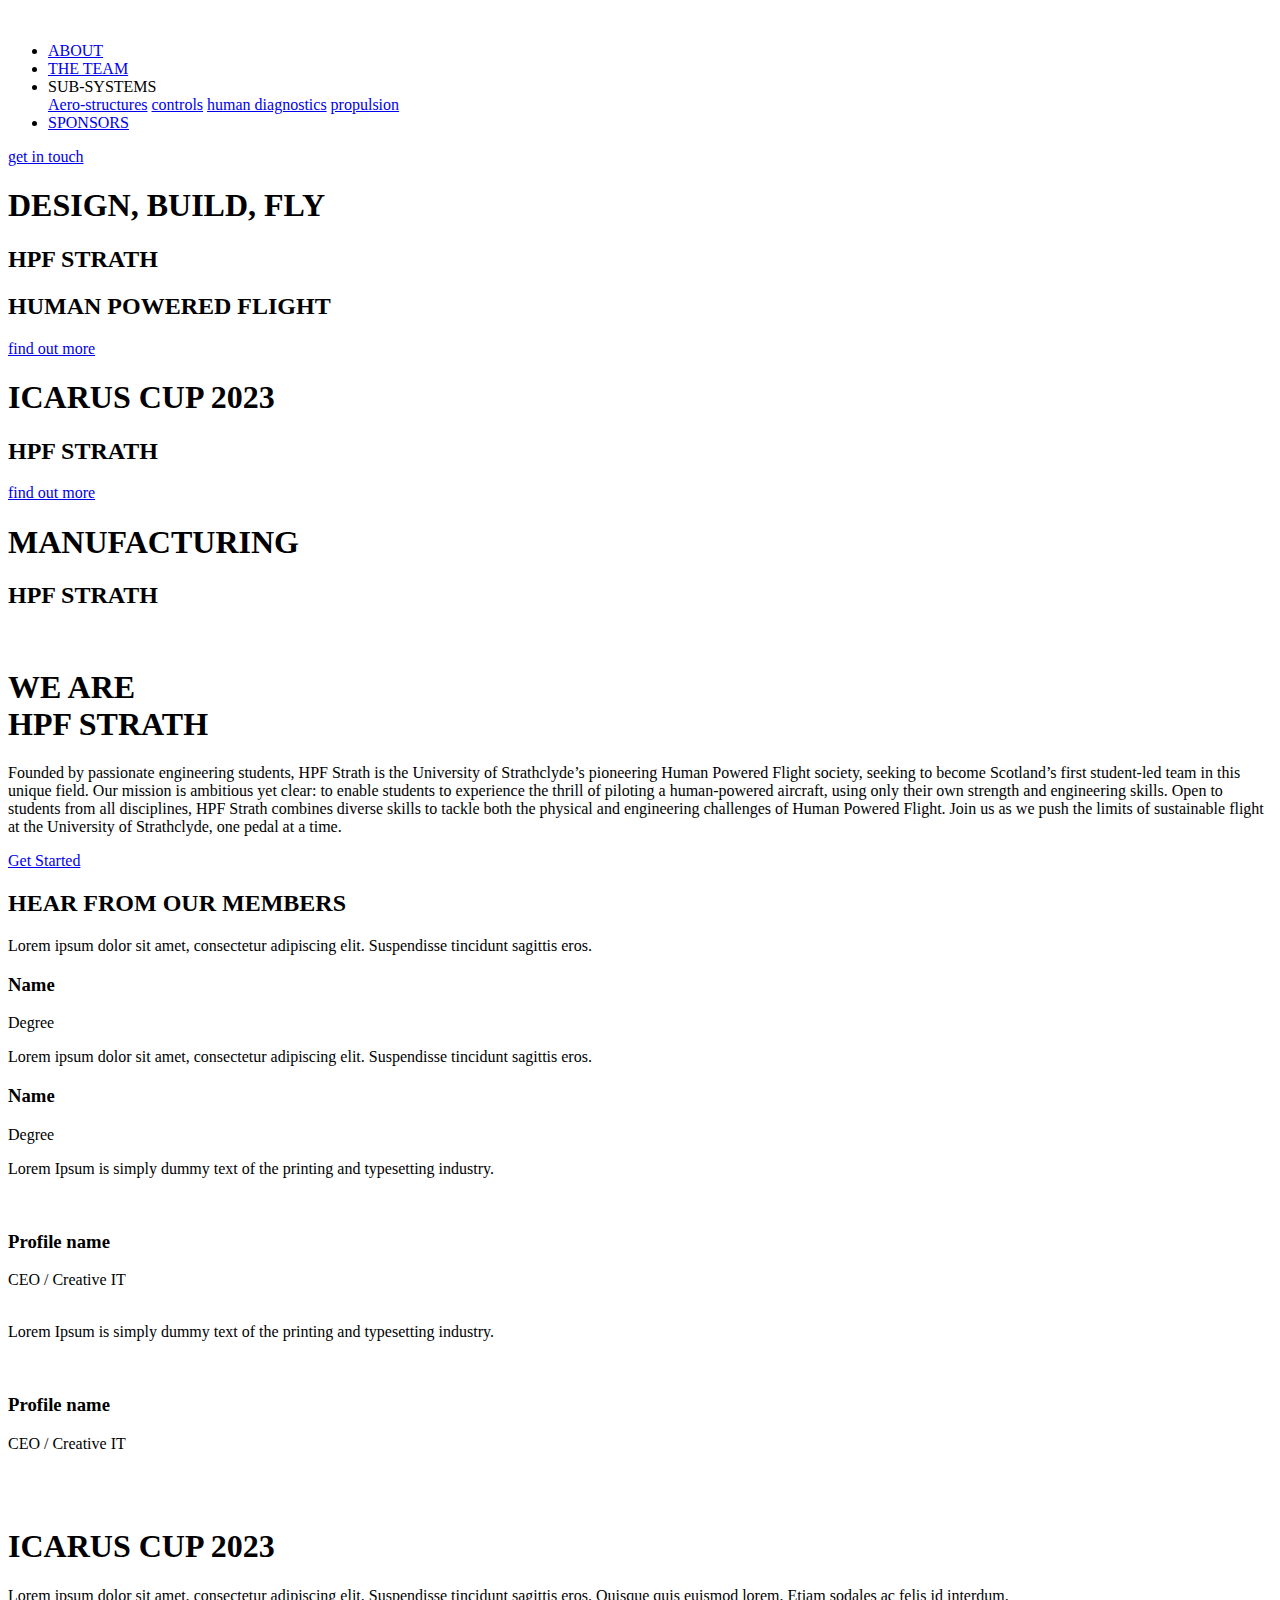
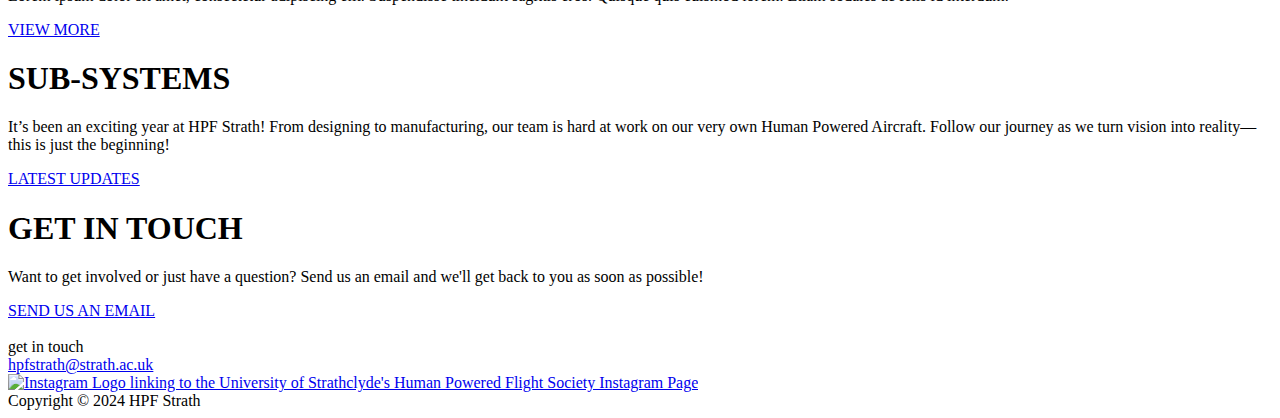
==== index.html @ b183f3fe "Add files via upload" ====
<!DOCTYPE html><!--  This site was created in Webflow. https://webflow.com  --><!--  Last Published: Mon Feb 03 2025 15:49:19 GMT+0000 (Coordinated Universal Time)  -->
<html data-wf-page="67389e6bd5d3ef7359c2baf3" data-wf-site="67389e6bd5d3ef7359c2bae9">
<head>
  <meta charset="utf-8">
  <title>HPFStrath</title>
  <meta content="width=device-width, initial-scale=1" name="viewport">
  <meta content="Webflow" name="generator">
  <link href="css/normalize.css" rel="stylesheet" type="text/css">
  <link href="css/webflow.css" rel="stylesheet" type="text/css">
  <link href="css/hpfstrath.webflow.css" rel="stylesheet" type="text/css">
  <link href="https://fonts.googleapis.com" rel="preconnect">
  <link href="https://fonts.gstatic.com" rel="preconnect" crossorigin="anonymous">
  <script src="https://ajax.googleapis.com/ajax/libs/webfont/1.6.26/webfont.js" type="text/javascript"></script>
  <script type="text/javascript">WebFont.load({  google: {    families: ["Montserrat:100,100italic,200,200italic,300,300italic,400,400italic,500,500italic,600,600italic,700,700italic,800,800italic,900,900italic"]  }});</script>
  <script type="text/javascript">!function(o,c){var n=c.documentElement,t=" w-mod-";n.className+=t+"js",("ontouchstart"in o||o.DocumentTouch&&c instanceof DocumentTouch)&&(n.className+=t+"touch")}(window,document);</script>
  <link href="images/Favicon.png" rel="shortcut icon" type="image/x-icon">
  <link href="images/webclip.png" rel="apple-touch-icon">
</head>
<body class="body">
  <div data-animation="default" data-collapse="medium" data-duration="400" data-easing="ease" data-easing2="ease" role="banner" class="navbar-no-shadow-container w-nav">
    <div class="container-regular">
      <div class="navbar-wrapper">
        <a href="index.html" aria-current="page" class="w-inline-block w--current"><img src="images/hpf_strath_navbar_logo.png" loading="lazy" width="160" sizes="(max-width: 479px) 66vw, 160px" alt="" srcset="images/hpf_strath_navbar_logo-p-500.png 500w, images/hpf_strath_navbar_logo-p-800.png 800w, images/hpf_strath_navbar_logo-p-1080.png 1080w, images/hpf_strath_navbar_logo-p-1600.png 1600w, images/hpf_strath_navbar_logo.png 2000w"></a>
        <nav role="navigation" class="nav-menu-wrapper w-nav-menu">
          <ul role="list" class="nav-menu w-list-unstyled">
            <li>
              <a href="about.html" class="nav-link">ABOUT</a>
            </li>
            <li>
              <a href="team.html" class="nav-link">THE TEAM</a>
            </li>
            <li>
              <div data-hover="true" data-delay="0" class="nav-dropdown w-dropdown">
                <div class="nav-dropdown-toggle w-dropdown-toggle">
                  <div class="nav-dropdown-icon w-icon-dropdown-toggle"></div>
                  <div class="text-block">SUB-SYSTEMS</div>
                </div>
                <nav class="nav-dropdown-list shadow-three mobile-shadow-hide w-dropdown-list">
                  <a href="aero-structures.html" class="nav-dropdown-link w-dropdown-link">Aero-structures</a>
                  <a href="controls.html" class="nav-dropdown-link w-dropdown-link">controls</a>
                  <a href="human-diagnostics.html" class="nav-dropdown-link w-dropdown-link">human diagnostics</a>
                  <a href="propulsion.html" class="nav-dropdown-link w-dropdown-link">propulsion</a>
                </nav>
              </div>
            </li>
            <li>
              <a href="sponsors.html" class="nav-link">SPONSORS</a>
            </li>
          </ul>
        </nav>
        <a href="mailto:hpfstrath@strath.ac.uk" class="button-primary w-button">get in touch</a>
        <article class="menu-button w-nav-button">
          <div class="mobilemenuicon w-icon-nav-menu"></div>
        </article>
      </div>
    </div>
  </div>
  <div data-delay="4000" data-animation="slide" class="slider w-slider" data-autoplay="true" data-easing="ease" data-hide-arrows="false" data-disable-swipe="false" data-autoplay-limit="0" data-nav-spacing="3" data-duration="500" data-infinite="true">
    <div class="w-slider-mask">
      <div class="slide w-slide">
        <h1 class="heading">DESIGN, BUILD, FLY</h1>
        <h2 class="heading-2">HPF STRATH</h2>
        <h2 class="heading-3">HUMAN POWERED FLIGHT</h2>
      </div>
      <div class="slide-2 w-slide">
        <a href="#" class="button-carousels w-button">find out more</a>
        <h1 class="heading">ICARUS CUP 2023</h1>
        <h2 class="heading-2">HPF STRATH</h2>
      </div>
      <div class="slide-3 w-slide">
        <a href="#" class="button-carousels w-button">find out more</a>
        <h1 class="heading">MANUFACTURING</h1>
        <h2 class="heading-2">HPF STRATH</h2>
      </div>
    </div>
    <div class="w-slider-arrow-left">
      <div class="w-icon-slider-left"></div>
    </div>
    <div class="w-slider-arrow-right">
      <div class="w-icon-slider-right"></div>
    </div>
    <div class="w-slider-nav w-slider-nav-invert w-shadow"></div>
  </div>
  <section class="hero-heading-right">
    <div class="container">
      <div class="hero-wrapper">
        <div class="hero-split"><img src="images/manufacturing-image-temp.jpg" loading="lazy" sizes="(max-width: 767px) 100vw, (max-width: 991px) 800.7890625px, (max-width: 9436px) 49vw, 4624px" height="Auto" alt="" srcset="images/manufacturing-image-temp-p-500.jpg 500w, images/manufacturing-image-temp-p-800.jpg 800w, images/manufacturing-image-temp-p-1080.jpg 1080w, images/manufacturing-image-temp-p-1600.jpg 1600w, images/manufacturing-image-temp-p-2000.jpg 2000w, images/manufacturing-image-temp-p-2600.jpg 2600w, images/manufacturing-image-temp-p-3200.jpg 3200w, images/manufacturing-image-temp.jpg 4624w" class="shadow-two"></div>
        <div class="hero-split">
          <h1 class="heading-8">WE ARE<br>HPF STRATH</h1>
          <p class="margin-bottom-24px-3">Founded by passionate engineering students, HPF Strath is the University of Strathclyde’s pioneering Human Powered Flight society, seeking to become Scotland’s first student-led team in this unique field. Our mission is ambitious yet clear: to enable students to experience the thrill of piloting a human-powered aircraft, using only their own strength and engineering skills. Open to students from all disciplines, HPF Strath combines diverse skills to tackle both the physical and engineering challenges of Human Powered Flight. Join us as we push the limits of sustainable flight at the University of Strathclyde, one pedal at a time.</p>
          <a href="about.html" class="button-primary-2 wfmbutton w-button">Get Started</a>
        </div>
      </div>
    </div>
  </section>
  <section class="testimonial-slider-small">
    <div class="container">
      <h2 class="centered-heading">HEAR FROM OUR MEMBERS</h2>
      <div data-delay="4000" data-animation="slide" class="testimonial-slider w-slider" data-autoplay="false" data-easing="ease" data-hide-arrows="true" data-disable-swipe="false" data-autoplay-limit="0" data-nav-spacing="3" data-duration="500" data-infinite="true">
        <div class="w-slider-mask">
          <div class="testimonial-slide-wrapper w-slide">
            <div class="testimonial-card">
              <p class="paragraph">Lorem ipsum dolor sit amet, consectetur adipiscing elit. Suspendisse tincidunt sagittis eros.</p>
              <div class="testimonial-info">
                <div>
                  <h3 class="testimonial-author">Name</h3>
                  <div class="tagline">Degree</div>
                </div>
              </div>
            </div>
          </div>
          <div class="testimonial-slide-wrapper w-slide">
            <div class="testimonial-card">
              <p class="paragraph-2">Lorem ipsum dolor sit amet, consectetur adipiscing elit. Suspendisse tincidunt sagittis eros.</p>
              <div class="testimonial-info">
                <div>
                  <h3 class="testimonial-author">Name</h3>
                  <div class="tagline">Degree</div>
                </div>
              </div>
            </div>
          </div>
          <div class="testimonial-slide-wrapper w-slide">
            <div class="testimonial-card">
              <p>Lorem Ipsum is simply dummy text of the printing and typesetting industry.</p>
              <div class="testimonial-info"><img src="https://uploads-ssl.webflow.com/62434fa732124a0fb112aab4/62434fa732124a28a812aad9_placeholder%202.svg" loading="lazy" alt="" class="testimonial-image">
                <div>
                  <h3 class="testimonial-author">Profile name</h3>
                  <div class="tagline">CEO / Creative IT</div>
                </div>
                <div class="testimonial-icon-wrapper"><img src="https://uploads-ssl.webflow.com/62434fa732124a0fb112aab4/62434fa732124a6c9412aae6_double-quotes-l.svg" loading="lazy" alt=""></div>
              </div>
            </div>
          </div>
          <div class="testimonial-slide-wrapper w-slide">
            <div class="testimonial-card">
              <p>Lorem Ipsum is simply dummy text of the printing and typesetting industry.</p>
              <div class="testimonial-info"><img src="https://uploads-ssl.webflow.com/62434fa732124a0fb112aab4/62434fa732124a28a812aad9_placeholder%202.svg" loading="lazy" alt="" class="testimonial-image">
                <div>
                  <h3 class="testimonial-author">Profile name</h3>
                  <div class="tagline">CEO / Creative IT</div>
                </div>
                <div class="testimonial-icon-wrapper"><img src="https://uploads-ssl.webflow.com/62434fa732124a0fb112aab4/62434fa732124a6c9412aae6_double-quotes-l.svg" loading="lazy" alt=""></div>
              </div>
            </div>
          </div>
        </div>
        <div class="testimonial-slider-left w-slider-arrow-left">
          <div class="arrow-wrapper"><img src="https://uploads-ssl.webflow.com/62434fa732124a0fb112aab4/62434fa732124a0e4912aadb_Chevron%20right-1.svg" loading="lazy" alt="" class="slider-arrow-embed"></div>
        </div>
        <div class="testimonial-slider-right w-slider-arrow-right">
          <div class="arrow-wrapper"><img src="https://uploads-ssl.webflow.com/62434fa732124a0fb112aab4/62434fa732124a7ce212aacc_Chevron%20right.svg" loading="lazy" alt="" class="slider-arrow-embed"></div>
        </div>
        <div class="testimonial-slide-nav w-slider-nav w-round"></div>
      </div>
    </div>
  </section>
  <section class="hero-stack">
    <div class="container">
      <div class="hero-wrapper-two">
        <h1 class="heading-6">ICARUS CUP 2023</h1>
        <p class="margin-bottom-24px-2">Lorem ipsum dolor sit amet, consectetur adipiscing elit. Suspendisse tincidunt sagittis eros. Quisque quis euismod lorem. Etiam sodales ac felis id interdum.</p>
        <a href="about.html" class="wfmbutton w-button">VIEW MORE</a><img src="images/home-background.jpeg" loading="lazy" sizes="(max-width: 479px) 100vw, (max-width: 767px) 95vw, (max-width: 991px) 92vw, (max-width: 1439px) 85vw, 1000px" srcset="images/home-background-p-500.jpeg 500w, images/home-background-p-800.jpeg 800w, images/home-background-p-1080.jpeg 1080w, images/home-background-p-1600.jpeg 1600w, images/home-background-p-2000.jpeg 2000w, images/home-background-p-2600.jpeg 2600w, images/home-background-p-3200.jpeg 3200w, images/home-background.jpeg 4000w" alt="" class="hero-image shadow-two">
      </div>
    </div>
  </section>
  <section class="hero-with-image">
    <div class="container">
      <div class="hero-wrapper-three">
        <h1 class="heading-5">SUB-SYSTEMS</h1>
        <p class="margin-bottom-24px-2">It’s been an exciting year at HPF Strath! From designing to manufacturing, our team is hard at work on our very own Human Powered Aircraft. Follow our journey as we turn vision into reality—this is just the beginning!</p>
        <a href="aero-structures.html" class="wfmbutton w-button">LATEST UPDATES</a>
      </div>
    </div>
  </section>
  <section class="hero-without-image">
    <div class="container">
      <div class="hero-wrapper-two">
        <h1 class="heading-4">GET IN TOUCH</h1>
        <p class="margin-bottom-24px-2">Want to get involved or just have a question? Send us an email and we&#x27;ll get back to you as soon as possible! </p>
        <a href="mailto:hpfstrath@strath.ac.uk?subject=Human%20Powered%20Flight" class="wfmbutton w-button">SEND US AN EMAIL</a>
      </div>
    </div>
  </section>
  <div class="w-embed w-script">
    <script src="https://static.elfsight.com/platform/platform.js" async=""></script>
    <div class="elfsight-app-8267fc32-a7df-4878-93fb-f8afc9b381c9" data-elfsight-app-lazy=""></div>
  </div>
  <section class="footer-dark-2">
    <div class="container-3">
      <div class="footer-wrapper-2">
        <a href="index.html" aria-current="page" class="footer-brand-2 w-inline-block w--current"><img src="images/hpf_strath_navbar_logo.png" loading="lazy" width="262" sizes="(max-width: 479px) 88vw, 262px" alt="" srcset="images/hpf_strath_navbar_logo-p-500.png 500w, images/hpf_strath_navbar_logo-p-800.png 800w, images/hpf_strath_navbar_logo-p-1080.png 1080w, images/hpf_strath_navbar_logo-p-1600.png 1600w, images/hpf_strath_navbar_logo.png 2000w"></a>
        <div class="footer-content-2">
          <div id="w-node-a939a105-3e7a-c5cd-af23-740701622605-59c2baf3" class="footer-block-2">
            <div class="title-small-2">get in touch</div>
            <a href="mailto:hpfstrath@strath.ac.uk" class="footer-link-2">hpfstrath@strath.ac.uk</a>
            <div class="footer-social-block-2">
              <a href="https://www.instagram.com/hpfstrath/" target="_blank" class="footer-social-link-2 w-inline-block"><img src="images/instagram-icon.webp" loading="lazy" width="30" sizes="30px" alt="Instagram Logo linking to the University of Strathclyde&#x27;s Human Powered Flight Society Instagram Page" srcset="images/instagram-icon-p-500.webp 500w, images/instagram-icon-p-800.webp 800w, images/instagram-icon.webp 980w"></a>
              <a href="https://www.tiktok.com/@hpf.strath" target="_blank" class="footer-social-link-2 w-inline-block"><img src="images/tiktok-icon.webp" loading="lazy" width="30" alt=""></a>
              <a href="https://www.linkedin.com/company/hpfstrath/posts/?feedView=all" target="_blank" class="footer-social-link-2 w-inline-block"><img src="images/linedkin-icon.webp" loading="lazy" width="30" alt=""></a>
            </div>
          </div>
        </div>
      </div>
    </div>
    <div class="footer-divider-2"></div>
    <div class="footer-copyright-center-2">Copyright © 2024 HPF Strath</div>
  </section>
  <script src="https://d3e54v103j8qbb.cloudfront.net/js/jquery-3.5.1.min.dc5e7f18c8.js?site=67389e6bd5d3ef7359c2bae9" type="text/javascript" integrity="sha256-9/aliU8dGd2tb6OSsuzixeV4y/faTqgFtohetphbbj0=" crossorigin="anonymous"></script>
  <script src="js/webflow.js" type="text/javascript"></script>
</body>
</html>
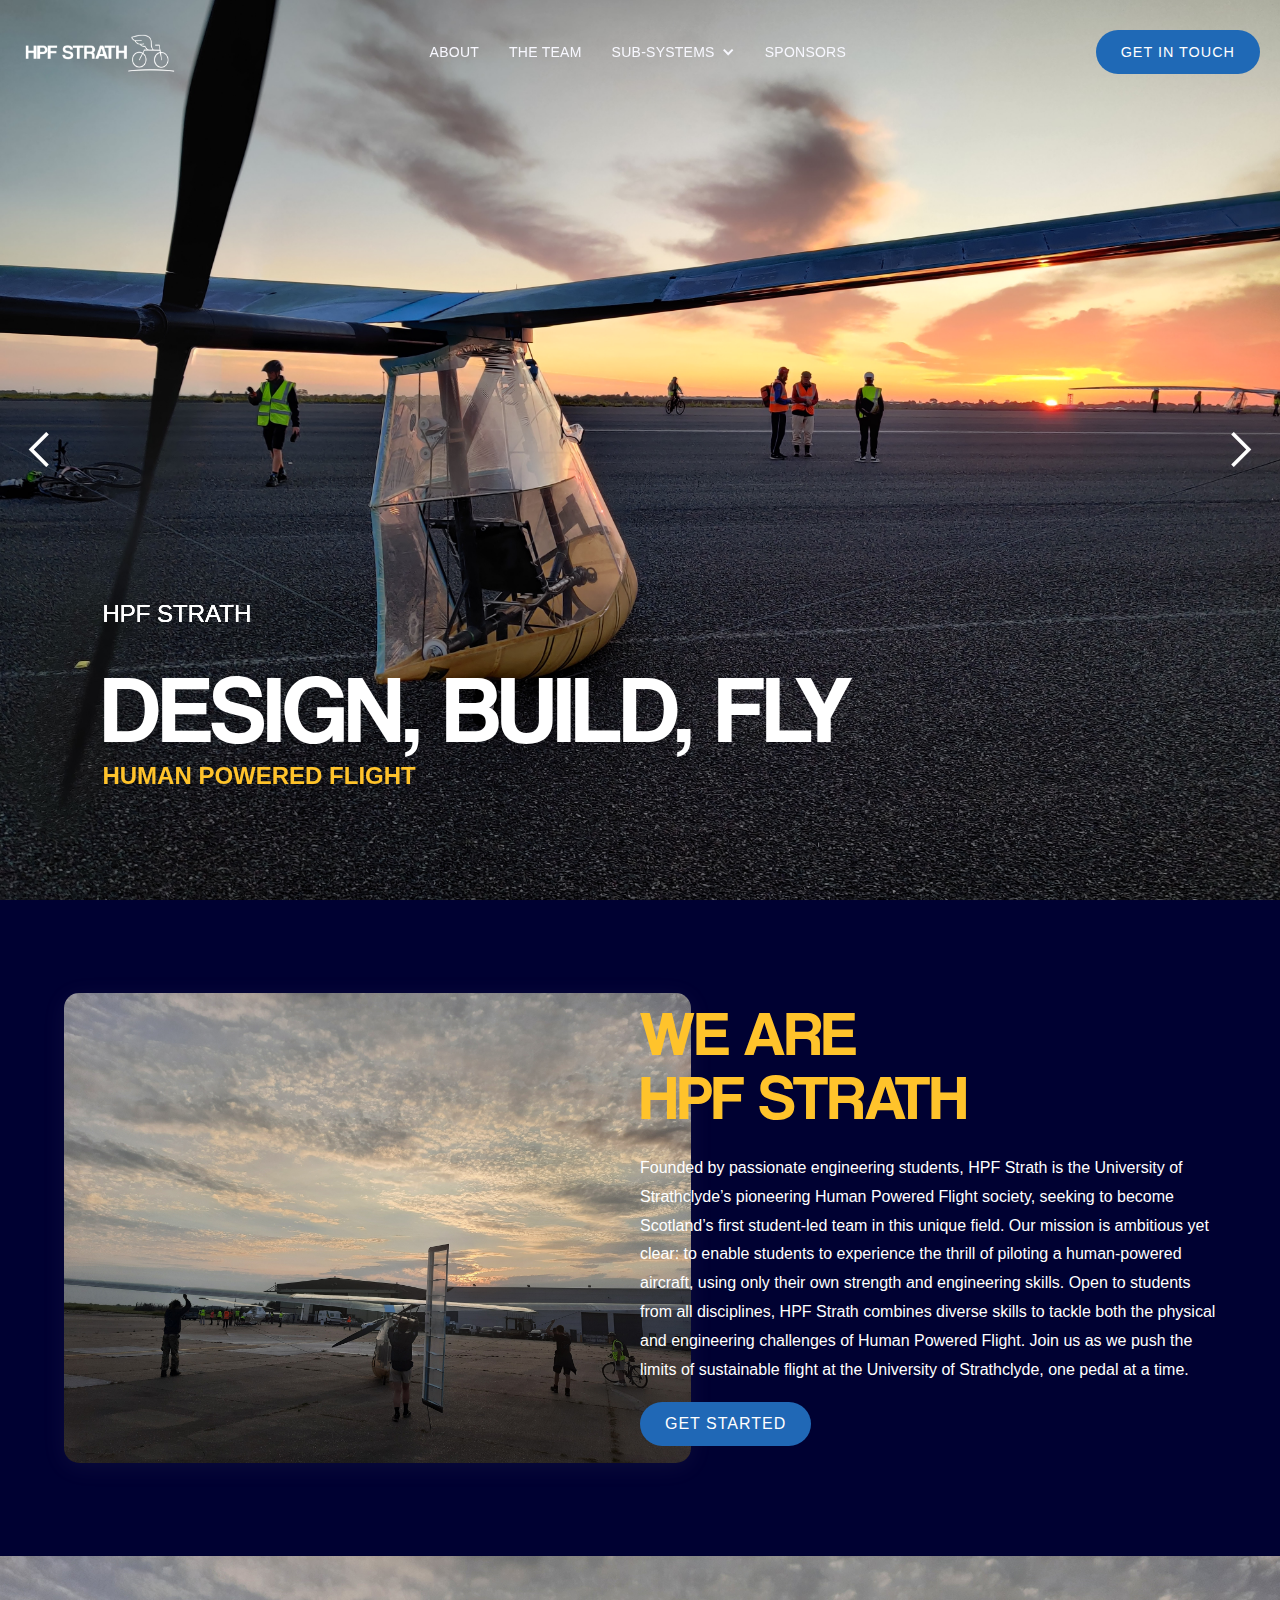
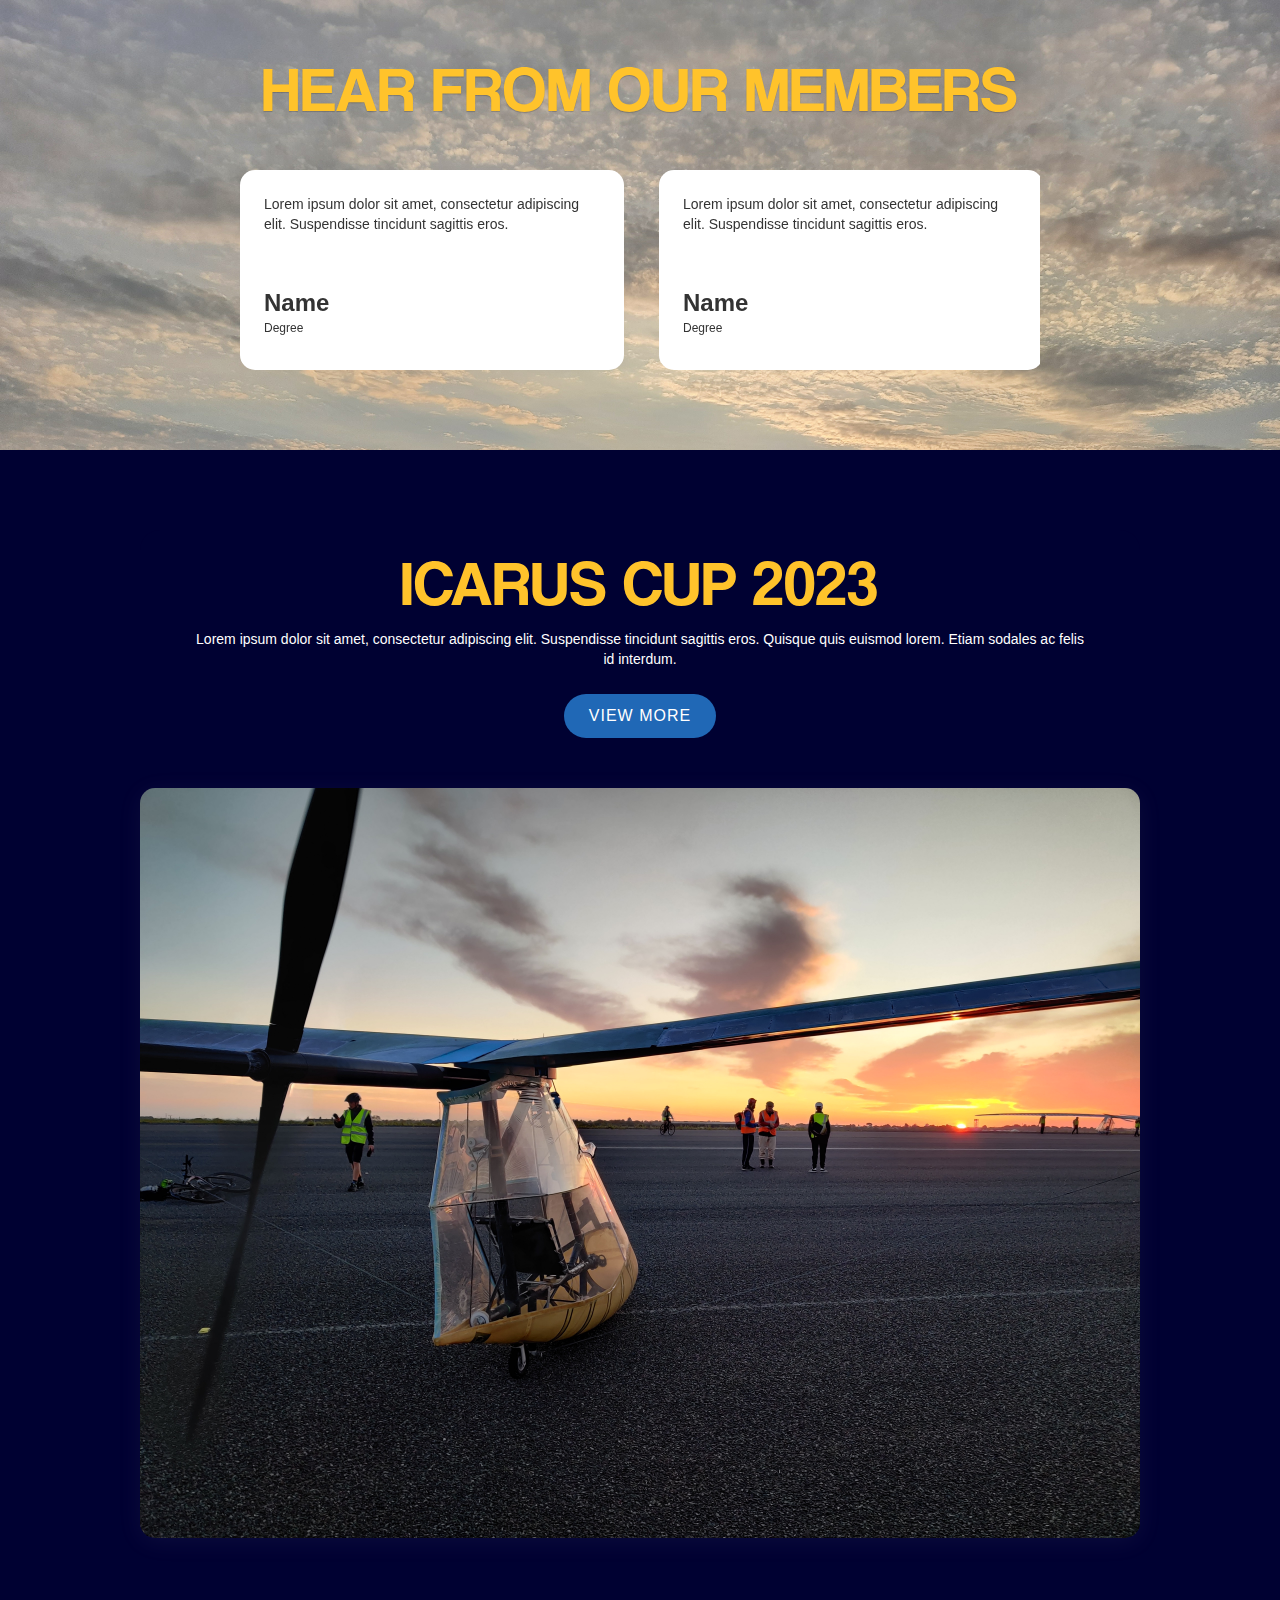
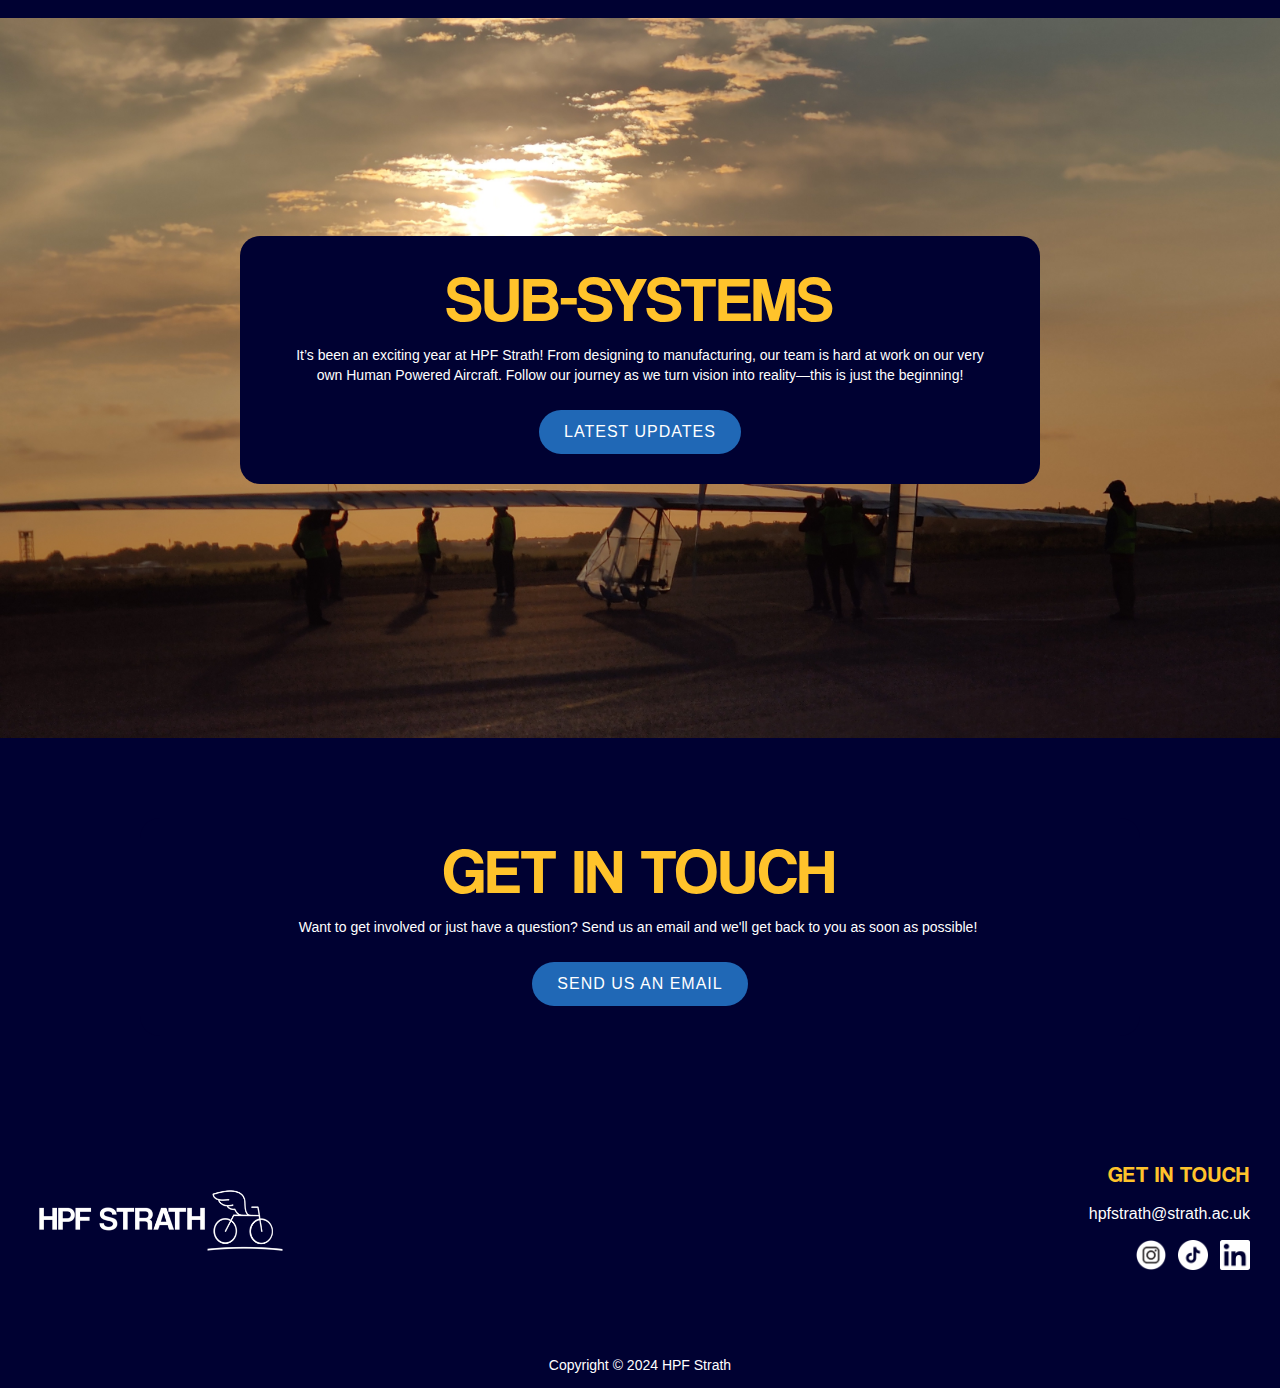
==== commit f86247ab: "Update index.html" ====
--- a/index.html
+++ b/index.html
@@ -2,7 +2,7 @@
 <html data-wf-page="67389e6bd5d3ef7359c2baf3" data-wf-site="67389e6bd5d3ef7359c2bae9">
 <head>
   <meta charset="utf-8">
-  <title>HPFStrath</title>
+  <title>HOME | HPF Strath</title>
   <meta content="width=device-width, initial-scale=1" name="viewport">
   <meta content="Webflow" name="generator">
   <link href="css/normalize.css" rel="stylesheet" type="text/css">
@@ -209,4 +209,4 @@
   <script src="https://d3e54v103j8qbb.cloudfront.net/js/jquery-3.5.1.min.dc5e7f18c8.js?site=67389e6bd5d3ef7359c2bae9" type="text/javascript" integrity="sha256-9/aliU8dGd2tb6OSsuzixeV4y/faTqgFtohetphbbj0=" crossorigin="anonymous"></script>
   <script src="js/webflow.js" type="text/javascript"></script>
 </body>
-</html>+</html>
--- a/css/webflow.css
+++ b/css/webflow.css
@@ -0,0 +1,1797 @@
+@font-face {
+  font-family: 'webflow-icons';
+  src: url("[data-uri]") format('truetype');
+  font-weight: normal;
+  font-style: normal;
+}
+[class^="w-icon-"],
+[class*=" w-icon-"] {
+  /* use !important to prevent issues with browser extensions that change fonts */
+  font-family: 'webflow-icons' !important;
+  speak: none;
+  font-style: normal;
+  font-weight: normal;
+  font-variant: normal;
+  text-transform: none;
+  line-height: 1;
+  /* Better Font Rendering =========== */
+  -webkit-font-smoothing: antialiased;
+  -moz-osx-font-smoothing: grayscale;
+}
+.w-icon-slider-right:before {
+  content: "\e600";
+}
+.w-icon-slider-left:before {
+  content: "\e601";
+}
+.w-icon-nav-menu:before {
+  content: "\e602";
+}
+.w-icon-arrow-down:before,
+.w-icon-dropdown-toggle:before {
+  content: "\e603";
+}
+.w-icon-file-upload-remove:before {
+  content: "\e900";
+}
+.w-icon-file-upload-icon:before {
+  content: "\e903";
+}
+* {
+  -webkit-box-sizing: border-box;
+  -moz-box-sizing: border-box;
+  box-sizing: border-box;
+}
+html {
+  height: 100%;
+}
+body {
+  margin: 0;
+  min-height: 100%;
+  background-color: #fff;
+  font-family: Arial, sans-serif;
+  font-size: 14px;
+  line-height: 20px;
+  color: #333;
+}
+img {
+  max-width: 100%;
+  vertical-align: middle;
+  display: inline-block;
+}
+html.w-mod-touch * {
+  background-attachment: scroll !important;
+}
+.w-block {
+  display: block;
+}
+.w-inline-block {
+  max-width: 100%;
+  display: inline-block;
+}
+.w-clearfix:before,
+.w-clearfix:after {
+  content: " ";
+  display: table;
+  grid-column-start: 1;
+  grid-row-start: 1;
+  grid-column-end: 2;
+  grid-row-end: 2;
+}
+.w-clearfix:after {
+  clear: both;
+}
+.w-hidden {
+  display: none;
+}
+.w-button {
+  display: inline-block;
+  padding: 9px 15px;
+  background-color: #3898EC;
+  color: white;
+  border: 0;
+  line-height: inherit;
+  text-decoration: none;
+  cursor: pointer;
+  border-radius: 0;
+}
+input.w-button {
+  -webkit-appearance: button;
+}
+html[data-w-dynpage] [data-w-cloak] {
+  color: transparent !important;
+}
+.w-code-block {
+  margin: unset;
+}
+pre.w-code-block code {
+  all: inherit;
+}
+.w-optimization {
+  display: contents;
+}
+.w-webflow-badge,
+.w-webflow-badge > img {
+  box-sizing: unset;
+  width: unset;
+  height: unset;
+  max-height: unset;
+  max-width: unset;
+  min-height: unset;
+  min-width: unset;
+  margin: unset;
+  padding: unset;
+  float: unset;
+  clear: unset;
+  border: unset;
+  border-radius: unset;
+  background: unset;
+  background-image: unset;
+  background-position: unset;
+  background-size: unset;
+  background-repeat: unset;
+  background-origin: unset;
+  background-clip: unset;
+  background-attachment: unset;
+  background-color: unset;
+  box-shadow: unset;
+  transform: unset;
+  transition: unset;
+  direction: unset;
+  font-family: unset;
+  font-weight: unset;
+  color: unset;
+  font-size: unset;
+  line-height: unset;
+  font-style: unset;
+  font-variant: unset;
+  text-align: unset;
+  letter-spacing: unset;
+  text-decoration: unset;
+  text-indent: unset;
+  text-transform: unset;
+  list-style-type: unset;
+  text-shadow: unset;
+  vertical-align: unset;
+  cursor: unset;
+  white-space: unset;
+  word-break: unset;
+  word-spacing: unset;
+  word-wrap: unset;
+}
+.w-webflow-badge {
+  position: fixed !important;
+  display: inline-block !important;
+  visibility: visible !important;
+  opacity: 1 !important;
+  z-index: 2147483647 !important;
+  top: auto !important;
+  right: 12px !important;
+  bottom: 12px !important;
+  left: auto !important;
+  color: #aaadb0 !important;
+  background-color: #fff !important;
+  border-radius: 3px !important;
+  padding: 6px !important;
+  font-size: 12px !important;
+  line-height: 14px !important;
+  text-decoration: none !important;
+  transform: none !important;
+  margin: 0 !important;
+  width: auto !important;
+  height: auto !important;
+  overflow: unset !important;
+  white-space: nowrap;
+  box-shadow: 0 0 0 1px rgba(0, 0, 0, 0.1), 0px 1px 3px rgba(0, 0, 0, 0.1);
+  cursor: pointer;
+}
+.w-webflow-badge > img {
+  position: unset;
+  display: inline-block !important;
+  visibility: unset !important;
+  opacity: 1 !important;
+  vertical-align: middle !important;
+}
+h1,
+h2,
+h3,
+h4,
+h5,
+h6 {
+  font-weight: bold;
+  margin-bottom: 10px;
+}
+h1 {
+  font-size: 38px;
+  line-height: 44px;
+  margin-top: 20px;
+}
+h2 {
+  font-size: 32px;
+  line-height: 36px;
+  margin-top: 20px;
+}
+h3 {
+  font-size: 24px;
+  line-height: 30px;
+  margin-top: 20px;
+}
+h4 {
+  font-size: 18px;
+  line-height: 24px;
+  margin-top: 10px;
+}
+h5 {
+  font-size: 14px;
+  line-height: 20px;
+  margin-top: 10px;
+}
+h6 {
+  font-size: 12px;
+  line-height: 18px;
+  margin-top: 10px;
+}
+p {
+  margin-top: 0;
+  margin-bottom: 10px;
+}
+blockquote {
+  margin: 0 0 10px 0;
+  padding: 10px 20px;
+  border-left: 5px solid #E2E2E2;
+  font-size: 18px;
+  line-height: 22px;
+}
+figure {
+  margin: 0;
+  margin-bottom: 10px;
+}
+figcaption {
+  margin-top: 5px;
+  text-align: center;
+}
+ul,
+ol {
+  margin-top: 0px;
+  margin-bottom: 10px;
+  padding-left: 40px;
+}
+.w-list-unstyled {
+  padding-left: 0;
+  list-style: none;
+}
+.w-embed:before,
+.w-embed:after {
+  content: " ";
+  display: table;
+  grid-column-start: 1;
+  grid-row-start: 1;
+  grid-column-end: 2;
+  grid-row-end: 2;
+}
+.w-embed:after {
+  clear: both;
+}
+.w-video {
+  width: 100%;
+  position: relative;
+  padding: 0;
+}
+.w-video iframe,
+.w-video object,
+.w-video embed {
+  position: absolute;
+  top: 0;
+  left: 0;
+  width: 100%;
+  height: 100%;
+  border: none;
+}
+fieldset {
+  padding: 0;
+  margin: 0;
+  border: 0;
+}
+button,
+[type='button'],
+[type='reset'] {
+  border: 0;
+  cursor: pointer;
+  -webkit-appearance: button;
+}
+.w-form {
+  margin: 0 0 15px;
+}
+.w-form-done {
+  display: none;
+  padding: 20px;
+  text-align: center;
+  background-color: #dddddd;
+}
+.w-form-fail {
+  display: none;
+  margin-top: 10px;
+  padding: 10px;
+  background-color: #ffdede;
+}
+label {
+  display: block;
+  margin-bottom: 5px;
+  font-weight: bold;
+}
+.w-input,
+.w-select {
+  display: block;
+  width: 100%;
+  height: 38px;
+  padding: 8px 12px;
+  margin-bottom: 10px;
+  font-size: 14px;
+  line-height: 1.42857143;
+  color: #333333;
+  vertical-align: middle;
+  background-color: #ffffff;
+  border: 1px solid #cccccc;
+}
+.w-input::placeholder,
+.w-select::placeholder {
+  color: #999;
+}
+.w-input:focus,
+.w-select:focus {
+  border-color: #3898EC;
+  outline: 0;
+}
+.w-input[disabled],
+.w-select[disabled],
+.w-input[readonly],
+.w-select[readonly],
+fieldset[disabled] .w-input,
+fieldset[disabled] .w-select {
+  cursor: not-allowed;
+}
+.w-input[disabled]:not(.w-input-disabled),
+.w-select[disabled]:not(.w-input-disabled),
+.w-input[readonly],
+.w-select[readonly],
+fieldset[disabled]:not(.w-input-disabled) .w-input,
+fieldset[disabled]:not(.w-input-disabled) .w-select {
+  background-color: #eeeeee;
+}
+textarea.w-input,
+textarea.w-select {
+  height: auto;
+}
+.w-select {
+  background-color: #f3f3f3;
+}
+.w-select[multiple] {
+  height: auto;
+}
+.w-form-label {
+  display: inline-block;
+  cursor: pointer;
+  font-weight: normal;
+  margin-bottom: 0px;
+}
+.w-radio {
+  display: block;
+  margin-bottom: 5px;
+  padding-left: 20px;
+}
+.w-radio:before,
+.w-radio:after {
+  content: " ";
+  display: table;
+  grid-column-start: 1;
+  grid-row-start: 1;
+  grid-column-end: 2;
+  grid-row-end: 2;
+}
+.w-radio:after {
+  clear: both;
+}
+.w-radio-input {
+  margin: 4px 0 0;
+  line-height: normal;
+  float: left;
+  margin-left: -20px;
+}
+.w-radio-input {
+  margin-top: 3px;
+}
+.w-file-upload {
+  display: block;
+  margin-bottom: 10px;
+}
+.w-file-upload-input {
+  width: 0.1px;
+  height: 0.1px;
+  opacity: 0;
+  overflow: hidden;
+  position: absolute;
+  z-index: -100;
+}
+.w-file-upload-default,
+.w-file-upload-uploading,
+.w-file-upload-success {
+  display: inline-block;
+  color: #333333;
+}
+.w-file-upload-error {
+  display: block;
+  margin-top: 10px;
+}
+.w-file-upload-default.w-hidden,
+.w-file-upload-uploading.w-hidden,
+.w-file-upload-error.w-hidden,
+.w-file-upload-success.w-hidden {
+  display: none;
+}
+.w-file-upload-uploading-btn {
+  display: flex;
+  font-size: 14px;
+  font-weight: normal;
+  cursor: pointer;
+  margin: 0;
+  padding: 8px 12px;
+  border: 1px solid #cccccc;
+  background-color: #fafafa;
+}
+.w-file-upload-file {
+  display: flex;
+  flex-grow: 1;
+  justify-content: space-between;
+  margin: 0;
+  padding: 8px 9px 8px 11px;
+  border: 1px solid #cccccc;
+  background-color: #fafafa;
+}
+.w-file-upload-file-name {
+  font-size: 14px;
+  font-weight: normal;
+  display: block;
+}
+.w-file-remove-link {
+  margin-top: 3px;
+  margin-left: 10px;
+  width: auto;
+  height: auto;
+  padding: 3px;
+  display: block;
+  cursor: pointer;
+}
+.w-icon-file-upload-remove {
+  margin: auto;
+  font-size: 10px;
+}
+.w-file-upload-error-msg {
+  display: inline-block;
+  color: #ea384c;
+  padding: 2px 0;
+}
+.w-file-upload-info {
+  display: inline-block;
+  line-height: 38px;
+  padding: 0 12px;
+}
+.w-file-upload-label {
+  display: inline-block;
+  font-size: 14px;
+  font-weight: normal;
+  cursor: pointer;
+  margin: 0;
+  padding: 8px 12px;
+  border: 1px solid #cccccc;
+  background-color: #fafafa;
+}
+.w-icon-file-upload-icon,
+.w-icon-file-upload-uploading {
+  display: inline-block;
+  margin-right: 8px;
+  width: 20px;
+}
+.w-icon-file-upload-uploading {
+  height: 20px;
+}
+.w-container {
+  margin-left: auto;
+  margin-right: auto;
+  max-width: 940px;
+}
+.w-container:before,
+.w-container:after {
+  content: " ";
+  display: table;
+  grid-column-start: 1;
+  grid-row-start: 1;
+  grid-column-end: 2;
+  grid-row-end: 2;
+}
+.w-container:after {
+  clear: both;
+}
+.w-container .w-row {
+  margin-left: -10px;
+  margin-right: -10px;
+}
+.w-row:before,
+.w-row:after {
+  content: " ";
+  display: table;
+  grid-column-start: 1;
+  grid-row-start: 1;
+  grid-column-end: 2;
+  grid-row-end: 2;
+}
+.w-row:after {
+  clear: both;
+}
+.w-row .w-row {
+  margin-left: 0;
+  margin-right: 0;
+}
+.w-col {
+  position: relative;
+  float: left;
+  width: 100%;
+  min-height: 1px;
+  padding-left: 10px;
+  padding-right: 10px;
+}
+.w-col .w-col {
+  padding-left: 0;
+  padding-right: 0;
+}
+.w-col-1 {
+  width: 8.33333333%;
+}
+.w-col-2 {
+  width: 16.66666667%;
+}
+.w-col-3 {
+  width: 25%;
+}
+.w-col-4 {
+  width: 33.33333333%;
+}
+.w-col-5 {
+  width: 41.66666667%;
+}
+.w-col-6 {
+  width: 50%;
+}
+.w-col-7 {
+  width: 58.33333333%;
+}
+.w-col-8 {
+  width: 66.66666667%;
+}
+.w-col-9 {
+  width: 75%;
+}
+.w-col-10 {
+  width: 83.33333333%;
+}
+.w-col-11 {
+  width: 91.66666667%;
+}
+.w-col-12 {
+  width: 100%;
+}
+.w-hidden-main {
+  display: none !important;
+}
+@media screen and (max-width: 991px) {
+  .w-container {
+    max-width: 728px;
+  }
+  .w-hidden-main {
+    display: inherit !important;
+  }
+  .w-hidden-medium {
+    display: none !important;
+  }
+  .w-col-medium-1 {
+    width: 8.33333333%;
+  }
+  .w-col-medium-2 {
+    width: 16.66666667%;
+  }
+  .w-col-medium-3 {
+    width: 25%;
+  }
+  .w-col-medium-4 {
+    width: 33.33333333%;
+  }
+  .w-col-medium-5 {
+    width: 41.66666667%;
+  }
+  .w-col-medium-6 {
+    width: 50%;
+  }
+  .w-col-medium-7 {
+    width: 58.33333333%;
+  }
+  .w-col-medium-8 {
+    width: 66.66666667%;
+  }
+  .w-col-medium-9 {
+    width: 75%;
+  }
+  .w-col-medium-10 {
+    width: 83.33333333%;
+  }
+  .w-col-medium-11 {
+    width: 91.66666667%;
+  }
+  .w-col-medium-12 {
+    width: 100%;
+  }
+  .w-col-stack {
+    width: 100%;
+    left: auto;
+    right: auto;
+  }
+}
+@media screen and (max-width: 767px) {
+  .w-hidden-main {
+    display: inherit !important;
+  }
+  .w-hidden-medium {
+    display: inherit !important;
+  }
+  .w-hidden-small {
+    display: none !important;
+  }
+  .w-row,
+  .w-container .w-row {
+    margin-left: 0;
+    margin-right: 0;
+  }
+  .w-col {
+    width: 100%;
+    left: auto;
+    right: auto;
+  }
+  .w-col-small-1 {
+    width: 8.33333333%;
+  }
+  .w-col-small-2 {
+    width: 16.66666667%;
+  }
+  .w-col-small-3 {
+    width: 25%;
+  }
+  .w-col-small-4 {
+    width: 33.33333333%;
+  }
+  .w-col-small-5 {
+    width: 41.66666667%;
+  }
+  .w-col-small-6 {
+    width: 50%;
+  }
+  .w-col-small-7 {
+    width: 58.33333333%;
+  }
+  .w-col-small-8 {
+    width: 66.66666667%;
+  }
+  .w-col-small-9 {
+    width: 75%;
+  }
+  .w-col-small-10 {
+    width: 83.33333333%;
+  }
+  .w-col-small-11 {
+    width: 91.66666667%;
+  }
+  .w-col-small-12 {
+    width: 100%;
+  }
+}
+@media screen and (max-width: 479px) {
+  .w-container {
+    max-width: none;
+  }
+  .w-hidden-main {
+    display: inherit !important;
+  }
+  .w-hidden-medium {
+    display: inherit !important;
+  }
+  .w-hidden-small {
+    display: inherit !important;
+  }
+  .w-hidden-tiny {
+    display: none !important;
+  }
+  .w-col {
+    width: 100%;
+  }
+  .w-col-tiny-1 {
+    width: 8.33333333%;
+  }
+  .w-col-tiny-2 {
+    width: 16.66666667%;
+  }
+  .w-col-tiny-3 {
+    width: 25%;
+  }
+  .w-col-tiny-4 {
+    width: 33.33333333%;
+  }
+  .w-col-tiny-5 {
+    width: 41.66666667%;
+  }
+  .w-col-tiny-6 {
+    width: 50%;
+  }
+  .w-col-tiny-7 {
+    width: 58.33333333%;
+  }
+  .w-col-tiny-8 {
+    width: 66.66666667%;
+  }
+  .w-col-tiny-9 {
+    width: 75%;
+  }
+  .w-col-tiny-10 {
+    width: 83.33333333%;
+  }
+  .w-col-tiny-11 {
+    width: 91.66666667%;
+  }
+  .w-col-tiny-12 {
+    width: 100%;
+  }
+}
+.w-widget {
+  position: relative;
+}
+.w-widget-map {
+  width: 100%;
+  height: 400px;
+}
+.w-widget-map label {
+  width: auto;
+  display: inline;
+}
+.w-widget-map img {
+  max-width: inherit;
+}
+.w-widget-map .gm-style-iw {
+  text-align: center;
+}
+.w-widget-map .gm-style-iw > button {
+  display: none !important;
+}
+.w-widget-twitter {
+  overflow: hidden;
+}
+.w-widget-twitter-count-shim {
+  display: inline-block;
+  vertical-align: top;
+  position: relative;
+  width: 28px;
+  height: 20px;
+  text-align: center;
+  background: white;
+  border: #758696 solid 1px;
+  border-radius: 3px;
+}
+.w-widget-twitter-count-shim * {
+  pointer-events: none;
+  user-select: none;
+}
+.w-widget-twitter-count-shim .w-widget-twitter-count-inner {
+  position: relative;
+  font-size: 15px;
+  line-height: 12px;
+  text-align: center;
+  color: #999;
+  font-family: serif;
+}
+.w-widget-twitter-count-shim .w-widget-twitter-count-clear {
+  position: relative;
+  display: block;
+}
+.w-widget-twitter-count-shim.w--large {
+  width: 36px;
+  height: 28px;
+}
+.w-widget-twitter-count-shim.w--large .w-widget-twitter-count-inner {
+  font-size: 18px;
+  line-height: 18px;
+}
+.w-widget-twitter-count-shim:not(.w--vertical) {
+  margin-left: 5px;
+  margin-right: 8px;
+}
+.w-widget-twitter-count-shim:not(.w--vertical).w--large {
+  margin-left: 6px;
+}
+.w-widget-twitter-count-shim:not(.w--vertical):before,
+.w-widget-twitter-count-shim:not(.w--vertical):after {
+  top: 50%;
+  left: 0;
+  border: solid transparent;
+  content: ' ';
+  height: 0;
+  width: 0;
+  position: absolute;
+  pointer-events: none;
+}
+.w-widget-twitter-count-shim:not(.w--vertical):before {
+  border-color: rgba(117, 134, 150, 0);
+  border-right-color: #5d6c7b;
+  border-width: 4px;
+  margin-left: -9px;
+  margin-top: -4px;
+}
+.w-widget-twitter-count-shim:not(.w--vertical).w--large:before {
+  border-width: 5px;
+  margin-left: -10px;
+  margin-top: -5px;
+}
+.w-widget-twitter-count-shim:not(.w--vertical):after {
+  border-color: rgba(255, 255, 255, 0);
+  border-right-color: white;
+  border-width: 4px;
+  margin-left: -8px;
+  margin-top: -4px;
+}
+.w-widget-twitter-count-shim:not(.w--vertical).w--large:after {
+  border-width: 5px;
+  margin-left: -9px;
+  margin-top: -5px;
+}
+.w-widget-twitter-count-shim.w--vertical {
+  width: 61px;
+  height: 33px;
+  margin-bottom: 8px;
+}
+.w-widget-twitter-count-shim.w--vertical:before,
+.w-widget-twitter-count-shim.w--vertical:after {
+  top: 100%;
+  left: 50%;
+  border: solid transparent;
+  content: ' ';
+  height: 0;
+  width: 0;
+  position: absolute;
+  pointer-events: none;
+}
+.w-widget-twitter-count-shim.w--vertical:before {
+  border-color: rgba(117, 134, 150, 0);
+  border-top-color: #5d6c7b;
+  border-width: 5px;
+  margin-left: -5px;
+}
+.w-widget-twitter-count-shim.w--vertical:after {
+  border-color: rgba(255, 255, 255, 0);
+  border-top-color: white;
+  border-width: 4px;
+  margin-left: -4px;
+}
+.w-widget-twitter-count-shim.w--vertical .w-widget-twitter-count-inner {
+  font-size: 18px;
+  line-height: 22px;
+}
+.w-widget-twitter-count-shim.w--vertical.w--large {
+  width: 76px;
+}
+.w-background-video {
+  position: relative;
+  overflow: hidden;
+  height: 500px;
+  color: white;
+}
+.w-background-video > video {
+  background-size: cover;
+  background-position: 50% 50%;
+  position: absolute;
+  margin: auto;
+  width: 100%;
+  height: 100%;
+  right: -100%;
+  bottom: -100%;
+  top: -100%;
+  left: -100%;
+  object-fit: cover;
+  z-index: -100;
+}
+.w-background-video > video::-webkit-media-controls-start-playback-button {
+  display: none !important;
+  -webkit-appearance: none;
+}
+.w-background-video--control {
+  position: absolute;
+  bottom: 1em;
+  right: 1em;
+  background-color: transparent;
+  padding: 0;
+}
+.w-background-video--control > [hidden] {
+  display: none !important;
+}
+.w-slider {
+  position: relative;
+  height: 300px;
+  text-align: center;
+  background: #dddddd;
+  clear: both;
+  -webkit-tap-highlight-color: rgba(0, 0, 0, 0);
+  tap-highlight-color: rgba(0, 0, 0, 0);
+}
+.w-slider-mask {
+  position: relative;
+  display: block;
+  overflow: hidden;
+  z-index: 1;
+  left: 0;
+  right: 0;
+  height: 100%;
+  white-space: nowrap;
+}
+.w-slide {
+  position: relative;
+  display: inline-block;
+  vertical-align: top;
+  width: 100%;
+  height: 100%;
+  white-space: normal;
+  text-align: left;
+}
+.w-slider-nav {
+  position: absolute;
+  z-index: 2;
+  top: auto;
+  right: 0;
+  bottom: 0;
+  left: 0;
+  margin: auto;
+  padding-top: 10px;
+  height: 40px;
+  text-align: center;
+  -webkit-tap-highlight-color: rgba(0, 0, 0, 0);
+  tap-highlight-color: rgba(0, 0, 0, 0);
+}
+.w-slider-nav.w-round > div {
+  border-radius: 100%;
+}
+.w-slider-nav.w-num > div {
+  width: auto;
+  height: auto;
+  padding: 0.2em 0.5em;
+  font-size: inherit;
+  line-height: inherit;
+}
+.w-slider-nav.w-shadow > div {
+  box-shadow: 0 0 3px rgba(51, 51, 51, 0.4);
+}
+.w-slider-nav-invert {
+  color: #fff;
+}
+.w-slider-nav-invert > div {
+  background-color: rgba(34, 34, 34, 0.4);
+}
+.w-slider-nav-invert > div.w-active {
+  background-color: #222;
+}
+.w-slider-dot {
+  position: relative;
+  display: inline-block;
+  width: 1em;
+  height: 1em;
+  background-color: rgba(255, 255, 255, 0.4);
+  cursor: pointer;
+  margin: 0 3px 0.5em;
+  transition: background-color 100ms, color 100ms;
+}
+.w-slider-dot.w-active {
+  background-color: #fff;
+}
+.w-slider-dot:focus {
+  outline: none;
+  box-shadow: 0px 0px 0px 2px #fff;
+}
+.w-slider-dot:focus.w-active {
+  box-shadow: none;
+}
+.w-slider-arrow-left,
+.w-slider-arrow-right {
+  position: absolute;
+  width: 80px;
+  top: 0;
+  right: 0;
+  bottom: 0;
+  left: 0;
+  margin: auto;
+  cursor: pointer;
+  overflow: hidden;
+  color: white;
+  font-size: 40px;
+  -webkit-tap-highlight-color: rgba(0, 0, 0, 0);
+  tap-highlight-color: rgba(0, 0, 0, 0);
+  user-select: none;
+}
+.w-slider-arrow-left [class^='w-icon-'],
+.w-slider-arrow-right [class^='w-icon-'],
+.w-slider-arrow-left [class*=' w-icon-'],
+.w-slider-arrow-right [class*=' w-icon-'] {
+  position: absolute;
+}
+.w-slider-arrow-left:focus,
+.w-slider-arrow-right:focus {
+  outline: 0;
+}
+.w-slider-arrow-left {
+  z-index: 3;
+  right: auto;
+}
+.w-slider-arrow-right {
+  z-index: 4;
+  left: auto;
+}
+.w-icon-slider-left,
+.w-icon-slider-right {
+  top: 0;
+  right: 0;
+  bottom: 0;
+  left: 0;
+  margin: auto;
+  width: 1em;
+  height: 1em;
+}
+.w-slider-aria-label {
+  border: 0;
+  clip: rect(0 0 0 0);
+  height: 1px;
+  margin: -1px;
+  overflow: hidden;
+  padding: 0;
+  position: absolute;
+  width: 1px;
+}
+.w-slider-force-show {
+  display: block !important;
+}
+.w-dropdown {
+  display: inline-block;
+  position: relative;
+  text-align: left;
+  margin-left: auto;
+  margin-right: auto;
+  z-index: 900;
+}
+.w-dropdown-btn,
+.w-dropdown-toggle,
+.w-dropdown-link {
+  position: relative;
+  vertical-align: top;
+  text-decoration: none;
+  color: #222222;
+  padding: 20px;
+  text-align: left;
+  margin-left: auto;
+  margin-right: auto;
+  white-space: nowrap;
+}
+.w-dropdown-toggle {
+  user-select: none;
+  display: inline-block;
+  cursor: pointer;
+  padding-right: 40px;
+}
+.w-dropdown-toggle:focus {
+  outline: 0;
+}
+.w-icon-dropdown-toggle {
+  position: absolute;
+  top: 0;
+  right: 0;
+  bottom: 0;
+  margin: auto;
+  margin-right: 20px;
+  width: 1em;
+  height: 1em;
+}
+.w-dropdown-list {
+  position: absolute;
+  background: #dddddd;
+  display: none;
+  min-width: 100%;
+}
+.w-dropdown-list.w--open {
+  display: block;
+}
+.w-dropdown-link {
+  padding: 10px 20px;
+  display: block;
+  color: #222222;
+}
+.w-dropdown-link.w--current {
+  color: #0082f3;
+}
+.w-dropdown-link:focus {
+  outline: 0;
+}
+@media screen and (max-width: 767px) {
+  .w-nav-brand {
+    padding-left: 10px;
+  }
+}
+/**
+ * ## Note
+ * Safari (on both iOS and OS X) does not handle viewport units (vh, vw) well.
+ * For example percentage units do not work on descendants of elements that
+ * have any dimensions expressed in viewport units. It also doesn’t handle them at
+ * all in `calc()`.
+ */
+/**
+ * Wrapper around all lightbox elements
+ *
+ * 1. Since the lightbox can receive focus, IE also gives it an outline.
+ * 2. Fixes flickering on Chrome when a transition is in progress
+ *    underneath the lightbox.
+ */
+.w-lightbox-backdrop {
+  cursor: auto;
+  font-style: normal;
+  letter-spacing: normal;
+  list-style: disc;
+  text-indent: 0;
+  text-shadow: none;
+  text-transform: none;
+  visibility: visible;
+  white-space: normal;
+  word-break: normal;
+  word-spacing: normal;
+  word-wrap: normal;
+  position: fixed;
+  top: 0;
+  right: 0;
+  bottom: 0;
+  left: 0;
+  color: #fff;
+  font-family: "Helvetica Neue", Helvetica, Ubuntu, "Segoe UI", Verdana, sans-serif;
+  font-size: 17px;
+  line-height: 1.2;
+  font-weight: 300;
+  text-align: center;
+  background: rgba(0, 0, 0, 0.9);
+  z-index: 2000;
+  outline: 0;
+  /* 1 */
+  opacity: 0;
+  -webkit-user-select: none;
+  -moz-user-select: none;
+  -webkit-tap-highlight-color: transparent;
+  -webkit-transform: translate(0, 0);
+  /* 2 */
+}
+/**
+ * Neat trick to bind the rubberband effect to our canvas instead of the whole
+ * document on iOS. It also prevents a bug that causes the document underneath to scroll.
+ */
+.w-lightbox-backdrop,
+.w-lightbox-container {
+  height: 100%;
+  overflow: auto;
+  -webkit-overflow-scrolling: touch;
+}
+.w-lightbox-content {
+  position: relative;
+  height: 100vh;
+  overflow: hidden;
+}
+.w-lightbox-view {
+  position: absolute;
+  width: 100vw;
+  height: 100vh;
+  opacity: 0;
+}
+.w-lightbox-view:before {
+  content: "";
+  height: 100vh;
+}
+/* .w-lightbox-content */
+.w-lightbox-group,
+.w-lightbox-group .w-lightbox-view,
+.w-lightbox-group .w-lightbox-view:before {
+  height: 86vh;
+}
+.w-lightbox-frame,
+.w-lightbox-view:before {
+  display: inline-block;
+  vertical-align: middle;
+}
+/*
+ * 1. Remove default margin set by user-agent on the <figure> element.
+ */
+.w-lightbox-figure {
+  position: relative;
+  margin: 0;
+  /* 1 */
+}
+.w-lightbox-group .w-lightbox-figure {
+  cursor: pointer;
+}
+/**
+ * IE adds image dimensions as width and height attributes on the IMG tag,
+ * but we need both width and height to be set to auto to enable scaling.
+ */
+.w-lightbox-img {
+  width: auto;
+  height: auto;
+  max-width: none;
+}
+/**
+ * 1. Reset if style is set by user on "All Images"
+ */
+.w-lightbox-image {
+  display: block;
+  float: none;
+  /* 1 */
+  max-width: 100vw;
+  max-height: 100vh;
+}
+.w-lightbox-group .w-lightbox-image {
+  max-height: 86vh;
+}
+.w-lightbox-caption {
+  position: absolute;
+  right: 0;
+  bottom: 0;
+  left: 0;
+  padding: 0.5em 1em;
+  background: rgba(0, 0, 0, 0.4);
+  text-align: left;
+  text-overflow: ellipsis;
+  white-space: nowrap;
+  overflow: hidden;
+}
+.w-lightbox-embed {
+  position: absolute;
+  top: 0;
+  right: 0;
+  bottom: 0;
+  left: 0;
+  width: 100%;
+  height: 100%;
+}
+.w-lightbox-control {
+  position: absolute;
+  top: 0;
+  width: 4em;
+  background-size: 24px;
+  background-repeat: no-repeat;
+  background-position: center;
+  cursor: pointer;
+  -webkit-transition: all 0.3s;
+  transition: all 0.3s;
+}
+.w-lightbox-left {
+  display: none;
+  bottom: 0;
+  left: 0;
+  /* <svg xmlns="http://www.w3.org/2000/svg" viewBox="-20 0 24 40" width="24" height="40"><g transform="rotate(45)"><path d="m0 0h5v23h23v5h-28z" opacity=".4"/><path d="m1 1h3v23h23v3h-26z" fill="#fff"/></g></svg> */
+  background-image: url("[data-uri]");
+}
+.w-lightbox-right {
+  display: none;
+  right: 0;
+  bottom: 0;
+  /* <svg xmlns="http://www.w3.org/2000/svg" viewBox="-4 0 24 40" width="24" height="40"><g transform="rotate(45)"><path d="m0-0h28v28h-5v-23h-23z" opacity=".4"/><path d="m1 1h26v26h-3v-23h-23z" fill="#fff"/></g></svg> */
+  background-image: url("[data-uri]");
+}
+/*
+ * Without specifying the with and height inside the SVG, all versions of IE render the icon too small.
+ * The bug does not seem to manifest itself if the elements are tall enough such as the above arrows.
+ * (http://stackoverflow.com/questions/16092114/background-size-differs-in-internet-explorer)
+ */
+.w-lightbox-close {
+  right: 0;
+  height: 2.6em;
+  /* <svg xmlns="http://www.w3.org/2000/svg" viewBox="-4 0 18 17" width="18" height="17"><g transform="rotate(45)"><path d="m0 0h7v-7h5v7h7v5h-7v7h-5v-7h-7z" opacity=".4"/><path d="m1 1h7v-7h3v7h7v3h-7v7h-3v-7h-7z" fill="#fff"/></g></svg> */
+  background-image: url("[data-uri]");
+  background-size: 18px;
+}
+/**
+ * 1. All IE versions add extra space at the bottom without this.
+ */
+.w-lightbox-strip {
+  position: absolute;
+  bottom: 0;
+  left: 0;
+  right: 0;
+  padding: 0 1vh;
+  line-height: 0;
+  /* 1 */
+  white-space: nowrap;
+  overflow-x: auto;
+  overflow-y: hidden;
+}
+/*
+ * 1. We use content-box to avoid having to do `width: calc(10vh + 2vw)`
+ *    which doesn’t work in Safari anyway.
+ * 2. Chrome renders images pixelated when switching to GPU. Making sure
+ *    the parent is also rendered on the GPU (by setting translate3d for
+ *    example) fixes this behavior.
+ */
+.w-lightbox-item {
+  display: inline-block;
+  width: 10vh;
+  padding: 2vh 1vh;
+  box-sizing: content-box;
+  /* 1 */
+  cursor: pointer;
+  -webkit-transform: translate3d(0, 0, 0);
+  /* 2 */
+}
+.w-lightbox-active {
+  opacity: 0.3;
+}
+.w-lightbox-thumbnail {
+  position: relative;
+  height: 10vh;
+  background: #222;
+  overflow: hidden;
+}
+.w-lightbox-thumbnail-image {
+  position: absolute;
+  top: 0;
+  left: 0;
+}
+.w-lightbox-thumbnail .w-lightbox-tall {
+  top: 50%;
+  width: 100%;
+  -webkit-transform: translate(0, -50%);
+  transform: translate(0, -50%);
+}
+.w-lightbox-thumbnail .w-lightbox-wide {
+  left: 50%;
+  height: 100%;
+  -webkit-transform: translate(-50%, 0);
+  transform: translate(-50%, 0);
+}
+/*
+ * Spinner
+ *
+ * Absolute pixel values are used to avoid rounding errors that would cause
+ * the white spinning element to be misaligned with the track.
+ */
+.w-lightbox-spinner {
+  position: absolute;
+  top: 50%;
+  left: 50%;
+  box-sizing: border-box;
+  width: 40px;
+  height: 40px;
+  margin-top: -20px;
+  margin-left: -20px;
+  border: 5px solid rgba(0, 0, 0, 0.4);
+  border-radius: 50%;
+  -webkit-animation: spin 0.8s infinite linear;
+  animation: spin 0.8s infinite linear;
+}
+.w-lightbox-spinner:after {
+  content: "";
+  position: absolute;
+  top: -4px;
+  right: -4px;
+  bottom: -4px;
+  left: -4px;
+  border: 3px solid transparent;
+  border-bottom-color: #fff;
+  border-radius: 50%;
+}
+/*
+ * Utility classes
+ */
+.w-lightbox-hide {
+  display: none;
+}
+.w-lightbox-noscroll {
+  overflow: hidden;
+}
+@media (min-width: 768px) {
+  .w-lightbox-content {
+    height: 96vh;
+    margin-top: 2vh;
+  }
+  .w-lightbox-view,
+  .w-lightbox-view:before {
+    height: 96vh;
+  }
+  /* .w-lightbox-content */
+  .w-lightbox-group,
+  .w-lightbox-group .w-lightbox-view,
+  .w-lightbox-group .w-lightbox-view:before {
+    height: 84vh;
+  }
+  .w-lightbox-image {
+    max-width: 96vw;
+    max-height: 96vh;
+  }
+  .w-lightbox-group .w-lightbox-image {
+    max-width: 82.3vw;
+    max-height: 84vh;
+  }
+  .w-lightbox-left,
+  .w-lightbox-right {
+    display: block;
+    opacity: 0.5;
+  }
+  .w-lightbox-close {
+    opacity: 0.8;
+  }
+  .w-lightbox-control:hover {
+    opacity: 1;
+  }
+}
+.w-lightbox-inactive,
+.w-lightbox-inactive:hover {
+  opacity: 0;
+}
+.w-richtext:before,
+.w-richtext:after {
+  content: " ";
+  display: table;
+  grid-column-start: 1;
+  grid-row-start: 1;
+  grid-column-end: 2;
+  grid-row-end: 2;
+}
+.w-richtext:after {
+  clear: both;
+}
+.w-richtext[contenteditable="true"]:before,
+.w-richtext[contenteditable="true"]:after {
+  white-space: initial;
+}
+.w-richtext ol,
+.w-richtext ul {
+  overflow: hidden;
+}
+.w-richtext .w-richtext-figure-selected.w-richtext-figure-type-video div:after,
+.w-richtext .w-richtext-figure-selected[data-rt-type="video"] div:after {
+  outline: 2px solid #2895f7;
+}
+.w-richtext .w-richtext-figure-selected.w-richtext-figure-type-image div,
+.w-richtext .w-richtext-figure-selected[data-rt-type="image"] div {
+  outline: 2px solid #2895f7;
+}
+.w-richtext figure.w-richtext-figure-type-video > div:after,
+.w-richtext figure[data-rt-type="video"] > div:after {
+  content: '';
+  position: absolute;
+  display: none;
+  left: 0;
+  top: 0;
+  right: 0;
+  bottom: 0;
+}
+.w-richtext figure {
+  position: relative;
+  max-width: 60%;
+}
+.w-richtext figure > div:before {
+  cursor: default!important;
+}
+.w-richtext figure img {
+  width: 100%;
+}
+.w-richtext figure figcaption.w-richtext-figcaption-placeholder {
+  opacity: 0.6;
+}
+.w-richtext figure div {
+  /* fix incorrectly sized selection border in the data manager */
+  font-size: 0px;
+  color: transparent;
+}
+.w-richtext figure.w-richtext-figure-type-image,
+.w-richtext figure[data-rt-type="image"] {
+  display: table;
+}
+.w-richtext figure.w-richtext-figure-type-image > div,
+.w-richtext figure[data-rt-type="image"] > div {
+  display: inline-block;
+}
+.w-richtext figure.w-richtext-figure-type-image > figcaption,
+.w-richtext figure[data-rt-type="image"] > figcaption {
+  display: table-caption;
+  caption-side: bottom;
+}
+.w-richtext figure.w-richtext-figure-type-video,
+.w-richtext figure[data-rt-type="video"] {
+  width: 60%;
+  height: 0;
+}
+.w-richtext figure.w-richtext-figure-type-video iframe,
+.w-richtext figure[data-rt-type="video"] iframe {
+  position: absolute;
+  top: 0;
+  left: 0;
+  width: 100%;
+  height: 100%;
+}
+.w-richtext figure.w-richtext-figure-type-video > div,
+.w-richtext figure[data-rt-type="video"] > div {
+  width: 100%;
+}
+.w-richtext figure.w-richtext-align-center {
+  margin-right: auto;
+  margin-left: auto;
+  clear: both;
+}
+.w-richtext figure.w-richtext-align-center.w-richtext-figure-type-image > div,
+.w-richtext figure.w-richtext-align-center[data-rt-type="image"] > div {
+  max-width: 100%;
+}
+.w-richtext figure.w-richtext-align-normal {
+  clear: both;
+}
+.w-richtext figure.w-richtext-align-fullwidth {
+  width: 100%;
+  max-width: 100%;
+  text-align: center;
+  clear: both;
+  display: block;
+  margin-right: auto;
+  margin-left: auto;
+}
+.w-richtext figure.w-richtext-align-fullwidth > div {
+  display: inline-block;
+  /* padding-bottom is used for aspect ratios in video figures
+      we want the div to inherit that so hover/selection borders in the designer-canvas
+      fit right*/
+  padding-bottom: inherit;
+}
+.w-richtext figure.w-richtext-align-fullwidth > figcaption {
+  display: block;
+}
+.w-richtext figure.w-richtext-align-floatleft {
+  float: left;
+  margin-right: 15px;
+  clear: none;
+}
+.w-richtext figure.w-richtext-align-floatright {
+  float: right;
+  margin-left: 15px;
+  clear: none;
+}
+.w-nav {
+  position: relative;
+  background: #dddddd;
+  z-index: 1000;
+}
+.w-nav:before,
+.w-nav:after {
+  content: " ";
+  display: table;
+  grid-column-start: 1;
+  grid-row-start: 1;
+  grid-column-end: 2;
+  grid-row-end: 2;
+}
+.w-nav:after {
+  clear: both;
+}
+.w-nav-brand {
+  position: relative;
+  float: left;
+  text-decoration: none;
+  color: #333333;
+}
+.w-nav-link {
+  position: relative;
+  display: inline-block;
+  vertical-align: top;
+  text-decoration: none;
+  color: #222222;
+  padding: 20px;
+  text-align: left;
+  margin-left: auto;
+  margin-right: auto;
+}
+.w-nav-link.w--current {
+  color: #0082f3;
+}
+.w-nav-menu {
+  position: relative;
+  float: right;
+}
+[data-nav-menu-open] {
+  display: block !important;
+  position: absolute;
+  top: 100%;
+  left: 0;
+  right: 0;
+  background: #C8C8C8;
+  text-align: center;
+  overflow: visible;
+  min-width: 200px;
+}
+.w--nav-link-open {
+  display: block;
+  position: relative;
+}
+.w-nav-overlay {
+  position: absolute;
+  overflow: hidden;
+  display: none;
+  top: 100%;
+  left: 0;
+  right: 0;
+  width: 100%;
+}
+.w-nav-overlay [data-nav-menu-open] {
+  top: 0;
+}
+.w-nav[data-animation='over-left'] .w-nav-overlay {
+  width: auto;
+}
+.w-nav[data-animation='over-left'] .w-nav-overlay,
+.w-nav[data-animation='over-left'] [data-nav-menu-open] {
+  right: auto;
+  z-index: 1;
+  top: 0;
+}
+.w-nav[data-animation='over-right'] .w-nav-overlay {
+  width: auto;
+}
+.w-nav[data-animation='over-right'] .w-nav-overlay,
+.w-nav[data-animation='over-right'] [data-nav-menu-open] {
+  left: auto;
+  z-index: 1;
+  top: 0;
+}
+.w-nav-button {
+  position: relative;
+  float: right;
+  padding: 18px;
+  font-size: 24px;
+  display: none;
+  cursor: pointer;
+  -webkit-tap-highlight-color: rgba(0, 0, 0, 0);
+  tap-highlight-color: rgba(0, 0, 0, 0);
+  user-select: none;
+}
+.w-nav-button:focus {
+  outline: 0;
+}
+.w-nav-button.w--open {
+  background-color: #C8C8C8;
+  color: white;
+}
+.w-nav[data-collapse='all'] .w-nav-menu {
+  display: none;
+}
+.w-nav[data-collapse='all'] .w-nav-button {
+  display: block;
+}
+.w--nav-dropdown-open {
+  display: block;
+}
+.w--nav-dropdown-toggle-open {
+  display: block;
+}
+.w--nav-dropdown-list-open {
+  position: static;
+}
+@media screen and (max-width: 991px) {
+  .w-nav[data-collapse='medium'] .w-nav-menu {
+    display: none;
+  }
+  .w-nav[data-collapse='medium'] .w-nav-button {
+    display: block;
+  }
+}
+@media screen and (max-width: 767px) {
+  .w-nav[data-collapse='small'] .w-nav-menu {
+    display: none;
+  }
+  .w-nav[data-collapse='small'] .w-nav-button {
+    display: block;
+  }
+  .w-nav-brand {
+    padding-left: 10px;
+  }
+}
+@media screen and (max-width: 479px) {
+  .w-nav[data-collapse='tiny'] .w-nav-menu {
+    display: none;
+  }
+  .w-nav[data-collapse='tiny'] .w-nav-button {
+    display: block;
+  }
+}
+.w-tabs {
+  position: relative;
+}
+.w-tabs:before,
+.w-tabs:after {
+  content: " ";
+  display: table;
+  grid-column-start: 1;
+  grid-row-start: 1;
+  grid-column-end: 2;
+  grid-row-end: 2;
+}
+.w-tabs:after {
+  clear: both;
+}
+.w-tab-menu {
+  position: relative;
+}
+.w-tab-link {
+  position: relative;
+  display: inline-block;
+  vertical-align: top;
+  text-decoration: none;
+  padding: 9px 30px;
+  text-align: left;
+  cursor: pointer;
+  color: #222222;
+  background-color: #dddddd;
+}
+.w-tab-link.w--current {
+  background-color: #C8C8C8;
+}
+.w-tab-link:focus {
+  outline: 0;
+}
+.w-tab-content {
+  position: relative;
+  display: block;
+  overflow: hidden;
+}
+.w-tab-pane {
+  position: relative;
+  display: none;
+}
+.w--tab-active {
+  display: block;
+}
+@media screen and (max-width: 479px) {
+  .w-tab-link {
+    display: block;
+  }
+}
+.w-ix-emptyfix:after {
+  content: "";
+}
+@keyframes spin {
+  0% {
+    transform: rotate(0deg);
+  }
+  100% {
+    transform: rotate(360deg);
+  }
+}
+.w-dyn-empty {
+  padding: 10px;
+  background-color: #dddddd;
+}
+.w-dyn-hide {
+  display: none !important;
+}
+.w-dyn-bind-empty {
+  display: none !important;
+}
+.w-condition-invisible {
+  display: none !important;
+}
+.wf-layout-layout {
+  display: grid;
+}
+.w-code-component > * {
+  height: 100%;
+  width: 100%;
+  position: absolute;
+  top: 0;
+  left: 0;
+}
--- a/css/hpfstrath.webflow.css
+++ b/css/hpfstrath.webflow.css
@@ -0,0 +1,3023 @@
+.navbar-no-shadow-container {
+  z-index: 5;
+  background-color: #2600ff00;
+  width: 100%;
+  max-width: 100%;
+  margin-left: auto;
+  margin-right: auto;
+  padding: 20px;
+  position: fixed;
+}
+
+.navbar-no-shadow-container.all-other-pages {
+  background-color: #000132;
+  position: relative;
+}
+
+.container-regular {
+  grid-column-gap: 16px;
+  grid-row-gap: 16px;
+  grid-template-rows: auto auto;
+  grid-template-columns: 1fr 1fr;
+  grid-auto-columns: 1fr;
+  width: 100%;
+  max-width: 100%;
+  min-height: 30px;
+  margin-left: auto;
+  margin-right: auto;
+  display: block;
+  position: static;
+  inset: auto 0% 0% auto;
+}
+
+.navbar-wrapper {
+  clear: both;
+  justify-content: space-between;
+  align-items: center;
+  display: flex;
+  position: static;
+}
+
+.nav-menu {
+  justify-content: space-between;
+  align-items: center;
+  margin-bottom: 0;
+  padding-bottom: 0;
+  padding-left: 0;
+  display: flex;
+}
+
+.nav-link {
+  color: #f8f8ff;
+  letter-spacing: .25px;
+  margin-left: 5px;
+  margin-right: 5px;
+  padding: 5px 10px;
+  font-family: Montserrat, sans-serif;
+  font-size: 14px;
+  line-height: 20px;
+  text-decoration: none;
+  position: static;
+}
+
+.nav-link:hover {
+  color: #fff;
+}
+
+.nav-link:focus-visible {
+  outline-offset: 0px;
+  color: #0050bd;
+  border-radius: 4px;
+  outline: 2px solid #0050bd;
+}
+
+.nav-link[data-wf-focus-visible] {
+  outline-offset: 0px;
+  color: #0050bd;
+  border-radius: 4px;
+  outline: 2px solid #0050bd;
+}
+
+.nav-dropdown {
+  margin-left: 5px;
+  margin-right: 5px;
+}
+
+.nav-dropdown-toggle {
+  letter-spacing: .25px;
+  padding: 5px 30px 5px 10px;
+  font-family: Montserrat, sans-serif;
+  font-size: 14px;
+  line-height: 20px;
+}
+
+.nav-dropdown-toggle:hover {
+  color: #1a1b1fbf;
+}
+
+.nav-dropdown-toggle:focus-visible {
+  outline-offset: 0px;
+  color: #0050bd;
+  border-radius: 5px;
+  outline: 2px solid #0050bd;
+}
+
+.nav-dropdown-toggle[data-wf-focus-visible] {
+  outline-offset: 0px;
+  color: #0050bd;
+  border-radius: 5px;
+  outline: 2px solid #0050bd;
+}
+
+.nav-dropdown-icon {
+  color: #f8f8ff;
+  margin-right: 10px;
+}
+
+.nav-dropdown-list {
+  background-color: #fff;
+  border-radius: 12px;
+}
+
+.nav-dropdown-list.w--open {
+  padding-top: 10px;
+  padding-bottom: 10px;
+}
+
+.nav-dropdown-link {
+  text-transform: uppercase;
+  padding-top: 5px;
+  padding-bottom: 5px;
+  font-family: Montserrat, sans-serif;
+  font-size: 12px;
+}
+
+.nav-dropdown-link:focus-visible {
+  outline-offset: 0px;
+  color: #0050bd;
+  border-radius: 5px;
+  outline: 2px solid #0050bd;
+}
+
+.nav-dropdown-link[data-wf-focus-visible] {
+  outline-offset: 0px;
+  color: #0050bd;
+  border-radius: 5px;
+  outline: 2px solid #0050bd;
+}
+
+.nav-button-wrapper {
+  margin-left: 120px;
+}
+
+.button-primary {
+  color: #fff;
+  letter-spacing: 1px;
+  text-transform: uppercase;
+  background-color: #1f69b6;
+  border-radius: 20rem;
+  padding: 12px 25px;
+  font-family: Montserrat, sans-serif;
+  font-size: .9rem;
+  line-height: 20px;
+  transition: all .2s;
+  position: relative;
+}
+
+.button-primary:hover {
+  color: #fff;
+  background-color: #2986e7;
+  font-size: 14px;
+}
+
+.button-primary:active {
+  background-color: #43464d;
+}
+
+.text-block {
+  color: #f8f8ff;
+  font-weight: 400;
+}
+
+.body {
+  background-color: #000132;
+  font-family: Coolvetica Rg, Arial, sans-serif;
+  font-weight: 400;
+}
+
+.slide {
+  box-sizing: border-box;
+  object-fit: cover;
+  background-image: url('../images/home-background.jpeg');
+  background-position: 50%;
+  background-repeat: repeat;
+  background-size: cover;
+  background-attachment: scroll;
+  height: 100%;
+}
+
+.text-span {
+  z-index: auto;
+  float: none;
+  clear: none;
+  color: #fff;
+  text-decoration: none;
+  position: relative;
+  overflow: visible;
+}
+
+.heading {
+  color: #fff;
+  font-family: Coolvetica Rg, Arial, sans-serif;
+  font-size: 6rem;
+  font-weight: 400;
+  line-height: 6rem;
+  position: absolute;
+  inset: auto auto 15% 8%;
+}
+
+.slider {
+  height: 100vh;
+  position: relative;
+}
+
+.slide-2 {
+  vertical-align: baseline;
+  background-image: url('../images/ICARUSCUP.mp4');
+  background-position: 0 0;
+  background-size: cover;
+  height: 100%;
+}
+
+.slide-3 {
+  object-fit: cover;
+  background-image: url('../images/manufacturing-image-temp.jpg');
+  background-position: 0 0;
+  background-size: cover;
+  height: 100%;
+}
+
+.heading-2 {
+  color: #fff;
+  font-family: Montserrat, sans-serif;
+  font-size: 1.5rem;
+  font-weight: 400;
+  position: fixed;
+  top: 64%;
+  left: 8%;
+}
+
+.button-carousels {
+  color: #000;
+  letter-spacing: 1px;
+  text-transform: uppercase;
+  background-color: #ffc32b;
+  border-radius: 20rem;
+  padding: 12px 25px;
+  font-family: Montserrat, sans-serif;
+  font-size: 1rem;
+  font-weight: 400;
+  line-height: 20px;
+  transition: all .2s;
+  position: absolute;
+  top: 86%;
+  left: 8%;
+}
+
+.button-carousels:hover {
+  color: #fff;
+  background-color: #2986e7;
+  font-size: 14px;
+}
+
+.button-carousels:active {
+  background-color: #43464d;
+}
+
+.heading-3 {
+  color: #ffc32b;
+  font-family: Montserrat, sans-serif;
+  font-size: 1.5rem;
+  font-weight: 700;
+  position: fixed;
+  top: 82%;
+  left: 8%;
+}
+
+.button-primary-mobile {
+  color: #fff;
+  letter-spacing: 1px;
+  text-transform: uppercase;
+  background-color: #1f69b6;
+  border-radius: 20px;
+  padding: 12px 25px;
+  font-family: Montserrat, sans-serif;
+  font-size: .9rem;
+  line-height: 20px;
+  transition: all .2s;
+  position: relative;
+}
+
+.button-primary-mobile:hover {
+  color: #fff;
+  background-color: #2986e7;
+  font-size: 14px;
+}
+
+.button-primary-mobile:active {
+  background-color: #43464d;
+}
+
+.section {
+  width: auto;
+  height: 90vh;
+}
+
+.heading-about {
+  z-index: 10;
+  float: none;
+  clear: left;
+  color: #ffc32b;
+  letter-spacing: 1px;
+  width: 47%;
+  font-family: Coolvetica Rg, Arial, sans-serif;
+  font-size: 6.5rem;
+  font-weight: 400;
+  line-height: 5rem;
+  position: relative;
+  inset: 15% 8% 15% 52%;
+}
+
+.image {
+  border-radius: 15px;
+  width: 48%;
+  height: auto;
+  max-height: 80vh;
+  position: absolute;
+  top: 112%;
+  left: 8%;
+}
+
+.text-block-2 {
+  z-index: 10;
+  color: #fff;
+  -webkit-text-stroke-width: .1px;
+  text-shadow: 0 1px 1px #0003;
+  max-width: 45%;
+  font-family: Montserrat, sans-serif;
+  font-size: 1rem;
+  line-height: 1.8rem;
+  position: relative;
+  top: 15%;
+  left: 52%;
+}
+
+.button-wearehpfstrath1 {
+  color: #000;
+  letter-spacing: 1px;
+  text-transform: uppercase;
+  background-color: #ffc32b;
+  border-radius: 20rem;
+  padding: 12px 25px;
+  font-family: Montserrat, sans-serif;
+  font-size: 1rem;
+  font-weight: 400;
+  line-height: 20px;
+  transition: all .2s;
+  position: relative;
+  top: 18%;
+  left: 52%;
+}
+
+.button-wearehpfstrath1:hover {
+  color: #fff;
+  background-color: #2986e7;
+  font-size: 14px;
+}
+
+.button-wearehpfstrath1:active {
+  background-color: #43464d;
+}
+
+.button-wearehpfstrath2 {
+  color: #ffc32b;
+  letter-spacing: 1px;
+  text-transform: uppercase;
+  background-color: #ffc32b00;
+  border: 1px solid #ffc32b;
+  border-radius: 20rem;
+  padding: 12px 25px;
+  font-family: Montserrat, sans-serif;
+  font-size: 1rem;
+  font-weight: 400;
+  line-height: 20px;
+  transition: all .2s;
+  position: relative;
+  top: 18%;
+  left: 54%;
+}
+
+.button-wearehpfstrath2:hover {
+  color: #fff;
+  background-color: #fff0;
+  font-size: 14px;
+}
+
+.button-wearehpfstrath2:active {
+  background-color: #43464d;
+}
+
+.hero-with-image {
+  outline-offset: 0px;
+  white-space: normal;
+  word-break: normal;
+  background-color: #000132;
+  background-image: url('../images/IMG_20240620_053630.jpg');
+  background-position: 50% 0;
+  background-size: cover;
+  border-top: 1px #000;
+  border-bottom: 0 #e4ebf3;
+  outline: 3px #000132;
+  height: 80vh;
+  padding: 80px 30px;
+  position: relative;
+}
+
+.container {
+  width: 100%;
+  max-width: 90%;
+  margin-left: auto;
+  margin-right: auto;
+}
+
+.hero-wrapper-two {
+  text-align: center;
+  background-color: #000132;
+  border-radius: 20px;
+  flex-direction: column;
+  justify-content: flex-start;
+  align-items: center;
+  max-width: 1000px;
+  margin-top: 0%;
+  margin-left: auto;
+  margin-right: auto;
+  display: flex;
+}
+
+.margin-bottom-24px {
+  color: #fff;
+  margin-bottom: 24px;
+  font-family: Montserrat, sans-serif;
+}
+
+.button-primary-2 {
+  color: #000;
+  letter-spacing: 2px;
+  text-transform: uppercase;
+  background-color: #ffc32b;
+  border-radius: 20rem;
+  padding: 12px 25px;
+  font-family: Montserrat, sans-serif;
+  font-size: 1rem;
+  line-height: 20px;
+  transition: all .2s;
+}
+
+.button-primary-2:hover {
+  color: #fff;
+  background-color: #1f69b6;
+}
+
+.button-primary-2:active {
+  background-color: #43464d;
+}
+
+.wfmbutton {
+  color: #fff;
+  letter-spacing: 1px;
+  text-transform: uppercase;
+  background-color: #2068b6;
+  border-radius: 20rem;
+  margin-bottom: 30px;
+  padding: 12px 25px;
+  font-family: Montserrat, sans-serif;
+  font-size: 1rem;
+  font-weight: 400;
+  line-height: 20px;
+  transition: all .2s;
+  display: block;
+  position: relative;
+  top: 0%;
+  bottom: 0;
+  left: 0%;
+}
+
+.wfmbutton:hover {
+  color: #000;
+  background-color: #ffc32b;
+  font-size: 14px;
+}
+
+.wfmbutton:active {
+  background-color: #43464d;
+}
+
+.wfmbutton.sponsors {
+  color: #fff;
+  background-color: #000132;
+}
+
+.hero-stack {
+  background-color: #000132;
+  border-bottom: 1px #e4ebf3;
+  padding: 80px 30px;
+  position: relative;
+}
+
+.margin-bottom-24px-2 {
+  color: #fff;
+  margin: 5px 50px 25px;
+  font-family: Montserrat, sans-serif;
+}
+
+.hero-image {
+  width: 100%;
+  margin-top: 50px;
+}
+
+.hero-image.shadow-two {
+  border-radius: 15px;
+  margin-top: 20px;
+}
+
+.footer-dark {
+  background-color: #000132;
+  border-bottom: 1px solid #e4ebf3;
+  padding: 50px 30px 15px;
+  position: relative;
+}
+
+.footer-wrapper {
+  justify-content: space-between;
+  align-items: flex-start;
+  max-width: 900px;
+  margin-left: auto;
+  margin-right: auto;
+  display: flex;
+}
+
+.footer-content {
+  grid-column-gap: 70px;
+  grid-row-gap: 40px;
+  color: #fff;
+  grid-template-rows: auto;
+  grid-template-columns: auto auto 1fr;
+  grid-auto-columns: 1fr;
+  display: grid;
+}
+
+.footer-block {
+  flex-direction: column;
+  justify-content: flex-start;
+  align-items: flex-start;
+  display: flex;
+}
+
+.title-small {
+  letter-spacing: 1px;
+  text-transform: uppercase;
+  margin-bottom: 12px;
+  font-size: 14px;
+  font-weight: 700;
+  line-height: 16px;
+}
+
+.footer-link {
+  color: #1a1b1f;
+  margin-top: 12px;
+  margin-bottom: 6px;
+  font-size: 14px;
+  line-height: 16px;
+  text-decoration: none;
+}
+
+.footer-link:hover {
+  color: #1a1b1fbf;
+}
+
+.footer-social-block {
+  justify-content: flex-start;
+  align-items: center;
+  margin-top: 12px;
+  margin-left: -12px;
+  display: flex;
+}
+
+.footer-social-link {
+  margin-left: 12px;
+}
+
+.footer-divider {
+  background-color: #e4ebf3;
+  width: 100%;
+  height: 1px;
+  margin-top: 70px;
+  margin-bottom: 15px;
+}
+
+.footer-copyright-center {
+  text-align: center;
+  font-size: 14px;
+  line-height: 16px;
+}
+
+.heading-4 {
+  color: #ffc32b;
+  letter-spacing: 1px;
+  font-size: 4rem;
+  font-weight: 400;
+  line-height: 4rem;
+}
+
+.heading-5 {
+  color: #ffc32b;
+  letter-spacing: 1px;
+  margin-top: 30px;
+  font-size: 4rem;
+  font-weight: 400;
+  line-height: 4rem;
+}
+
+.heading-6 {
+  color: #ffc32b;
+  letter-spacing: 1px;
+  font-size: 4rem;
+  font-weight: 400;
+  line-height: 4rem;
+}
+
+.heading-7 {
+  color: #ffc32b;
+  letter-spacing: 1px;
+}
+
+.hero-without-image {
+  outline-offset: 0px;
+  white-space: normal;
+  word-break: normal;
+  background-color: #000132;
+  border-top: 1px #000;
+  border-bottom: 0 #e4ebf3;
+  outline: 3px #000132;
+  padding: 80px 30px;
+  position: relative;
+}
+
+.hero-wrapper-three {
+  text-align: center;
+  background-color: #000132;
+  border-radius: 20px;
+  flex-direction: column;
+  justify-content: flex-start;
+  align-items: center;
+  max-width: 800px;
+  margin-top: 12.5%;
+  margin-left: auto;
+  margin-right: auto;
+  display: flex;
+}
+
+.testimonial-stack {
+  border-bottom: 1px solid #e4ebf3;
+  padding: 80px 30px;
+  position: relative;
+}
+
+.testimonial-card-three {
+  text-align: center;
+  background-color: #f5f7fa;
+  padding: 64px 42px;
+}
+
+.testimonial-card-content {
+  flex-direction: column;
+  align-items: center;
+  max-width: 580px;
+  margin-left: auto;
+  margin-right: auto;
+  display: flex;
+  position: relative;
+}
+
+.testimonial-card-heading {
+  margin-bottom: 24px;
+}
+
+.testimonial-text-three {
+  font-size: 24px;
+  line-height: 32px;
+}
+
+.testimonial-info-four {
+  text-align: center;
+  flex-direction: column;
+  align-items: center;
+  margin-top: 24px;
+  display: flex;
+}
+
+.testimonial-image {
+  object-fit: cover;
+  border-radius: 50%;
+  width: 60px;
+  height: 60px;
+  margin-right: 16px;
+}
+
+.testimonial-image.centered {
+  width: 80px;
+  height: 80px;
+  margin-bottom: 16px;
+  margin-right: 0;
+}
+
+.testimonial-author-name-three {
+  margin-bottom: 10px;
+}
+
+.testimonial-slider-large {
+  background-color: #f5f7fa;
+  border-bottom: 1px solid #e4ebf3;
+  padding: 80px 30px;
+  position: relative;
+}
+
+.testimonial-slider-two {
+  background-color: #0000;
+  height: auto;
+}
+
+.testimonial-slide {
+  background-color: #fff;
+  justify-content: space-between;
+  align-items: center;
+  padding: 12px 12px 12px 64px;
+  display: flex;
+}
+
+.testimonial-content {
+  flex-direction: column;
+  align-items: flex-start;
+  max-width: 460px;
+  margin-right: 40px;
+  display: flex;
+}
+
+.testimonial-quote-icon {
+  margin-bottom: 24px;
+}
+
+.testimonial-quote {
+  margin-bottom: 32px;
+  font-size: 24px;
+  font-weight: 600;
+  line-height: 32px;
+}
+
+.testimonial-info-two {
+  align-items: center;
+  display: flex;
+}
+
+.testimonial-author-name {
+  font-weight: 700;
+}
+
+.testimonial-image-two {
+  object-fit: cover;
+  width: 350px;
+  height: 400px;
+}
+
+.testimonial-author-image-three {
+  object-fit: cover;
+  border-radius: 50%;
+  width: 50px;
+  height: 50px;
+  margin-right: 24px;
+}
+
+.testimonial-slider-arrow {
+  display: none;
+}
+
+.testimonial-slider-nav {
+  margin-top: 24px;
+  font-size: 10px;
+  position: static;
+  bottom: -60px;
+}
+
+.testimonial-slider-small {
+  background-color: #f5f7fa;
+  background-image: url('../images/manufacturing-image-temp.jpg');
+  background-position: 0 0;
+  background-size: cover;
+  border-bottom: 0 solid #e4ebf3;
+  padding: 80px 30px;
+  position: relative;
+}
+
+.centered-heading {
+  color: #ffc32b;
+  text-align: center;
+  letter-spacing: 1px;
+  text-shadow: 0 1px 1px #0003;
+  margin-bottom: 16px;
+  font-family: Coolvetica Rg, Arial, sans-serif;
+  font-size: 4rem;
+  font-weight: 400;
+  line-height: 4rem;
+}
+
+.centered-subheading {
+  text-align: center;
+  max-width: 530px;
+  margin-left: auto;
+  margin-right: auto;
+}
+
+.testimonial-slider {
+  background-color: #0000;
+  max-width: 800px;
+  height: auto;
+  margin-top: 50px;
+  margin-left: auto;
+  margin-right: auto;
+}
+
+.testimonial-slide-wrapper {
+  max-width: 48%;
+  margin-right: 4%;
+}
+
+.testimonial-card {
+  background-color: #fff;
+  border-radius: 15px;
+  flex-direction: column;
+  align-items: flex-start;
+  padding: 24px;
+  display: flex;
+}
+
+.testimonial-info {
+  align-self: stretch;
+  align-items: center;
+  margin-top: 24px;
+  display: flex;
+}
+
+.testimonial-author {
+  margin-bottom: 2px;
+  font-family: Montserrat, sans-serif;
+}
+
+.tagline {
+  margin-bottom: 10px;
+  font-family: Montserrat, sans-serif;
+  font-size: 12px;
+  line-height: 16px;
+}
+
+.testimonial-icon-wrapper {
+  flex: 1;
+  justify-content: flex-end;
+  display: flex;
+}
+
+.testimonial-slider-left {
+  justify-content: center;
+  align-items: center;
+  width: 40px;
+  display: flex;
+  left: -70px;
+}
+
+.testimonial-slider-left:focus-visible {
+  outline-offset: 0px;
+  border-radius: 5px;
+  outline: 2px solid #0050bd;
+}
+
+.testimonial-slider-left[data-wf-focus-visible] {
+  outline-offset: 0px;
+  border-radius: 5px;
+  outline: 2px solid #0050bd;
+}
+
+.slider-arrow-embed {
+  color: #1a1b1f;
+}
+
+.testimonial-slider-right {
+  justify-content: center;
+  align-items: center;
+  width: 40px;
+  display: flex;
+  right: -70px;
+}
+
+.testimonial-slider-right:focus-visible {
+  outline-offset: 0px;
+  border-radius: 5px;
+  outline: 2px solid #0050bd;
+}
+
+.testimonial-slider-right[data-wf-focus-visible] {
+  outline-offset: 0px;
+  border-radius: 5px;
+  outline: 2px solid #0050bd;
+}
+
+.testimonial-slide-nav {
+  display: none;
+}
+
+.paragraph, .paragraph-2 {
+  font-family: Montserrat, sans-serif;
+}
+
+.hero-heading-right {
+  background-color: #000132;
+  border-bottom: 0 solid #e4ebf3;
+  padding: 80px 0;
+  position: relative;
+}
+
+.hero-wrapper {
+  grid-column-gap: 0px;
+  grid-row-gap: 0px;
+  justify-content: space-between;
+  align-items: center;
+  max-width: 100%;
+  display: flex;
+}
+
+.hero-split {
+  grid-column-gap: 16px;
+  grid-row-gap: 16px;
+  flex-direction: column;
+  flex: 1;
+  grid-template-rows: auto auto;
+  grid-template-columns: 1fr 1fr;
+  grid-auto-columns: 1fr;
+  justify-content: flex-start;
+  align-items: flex-start;
+  max-width: 60%;
+  text-decoration: none;
+  display: flex;
+}
+
+.shadow-two {
+  border-radius: 15px;
+  max-width: 110%;
+  max-height: 80%;
+  text-decoration: none;
+  box-shadow: 0 4px 24px #96a3b514;
+}
+
+.margin-bottom-24px-3 {
+  color: #fff;
+  white-space: normal;
+  max-width: 100%;
+  margin-bottom: 2px;
+  font-family: Montserrat, sans-serif;
+  font-size: 1rem;
+  font-weight: 400;
+  line-height: 1.8rem;
+  text-decoration: none;
+  display: block;
+}
+
+.heading-8 {
+  color: #ffc32b;
+  font-family: Coolvetica Rg, Arial, sans-serif;
+  font-size: 4rem;
+  font-style: normal;
+  font-weight: 400;
+  line-height: 4rem;
+  text-decoration: none;
+}
+
+.section-2 {
+  height: 15rem;
+}
+
+.image-2 {
+  display: block;
+}
+
+.container-2 {
+  width: 100%;
+}
+
+.div-block {
+  width: 200px;
+  height: 200px;
+}
+
+.image-3 {
+  z-index: auto;
+  max-width: 5%;
+  position: relative;
+  top: 58%;
+  left: 8%;
+}
+
+.footer-light {
+  border-bottom: 1px solid #e4ebf3;
+  padding: 80px 30px 40px;
+  position: relative;
+}
+
+.container-3 {
+  width: 100%;
+  max-width: 14400px;
+  margin-left: auto;
+  margin-right: auto;
+}
+
+.footer-wrapper-two {
+  justify-content: space-between;
+  align-items: flex-start;
+  display: flex;
+}
+
+.footer-block-two {
+  flex-direction: column;
+  justify-content: flex-start;
+  align-items: flex-start;
+  display: flex;
+}
+
+.footer-title {
+  font-size: 18px;
+  font-weight: 500;
+  line-height: 32px;
+}
+
+.footer-link-two {
+  color: #1a1b1f;
+  margin-top: 20px;
+  text-decoration: none;
+}
+
+.footer-link-two:hover {
+  color: #1a1b1fbf;
+}
+
+.footer-form {
+  width: 315px;
+  max-width: 100%;
+  margin-bottom: 0;
+}
+
+.footer-form-block {
+  justify-content: center;
+  align-items: center;
+  margin-top: 24px;
+  display: flex;
+}
+
+.footer-form-field {
+  border: 1px solid #a6b1bf;
+  border-top-left-radius: 4px;
+  border-bottom-left-radius: 4px;
+  height: 48px;
+  margin-bottom: 0;
+  padding: 12px 16px;
+  font-size: 14px;
+  line-height: 22px;
+  transition: all .2s;
+}
+
+.footer-form-field:hover, .footer-form-field:focus {
+  border-color: #76879d;
+}
+
+.footer-form-field::placeholder {
+  color: #1a1b1fcc;
+  font-size: 14px;
+  line-height: 22px;
+}
+
+.footer-form-submit {
+  background-color: #1a1b1f;
+  background-image: url('../images/');
+  background-position: 50%;
+  background-repeat: no-repeat;
+  background-size: auto;
+  border-top-right-radius: 4px;
+  border-bottom-right-radius: 4px;
+  width: 50px;
+  height: 48px;
+  transition: all .2s;
+}
+
+.footer-form-submit:hover {
+  background-color: #3a4554;
+}
+
+.footer-divider-two {
+  background-color: #e4ebf3;
+  width: 100%;
+  height: 1px;
+  margin-top: 40px;
+  margin-bottom: 40px;
+}
+
+.footer-bottom {
+  justify-content: space-between;
+  align-items: center;
+  display: flex;
+}
+
+.footer-copyright {
+  color: #fff;
+}
+
+.footer-social-block-two {
+  justify-content: flex-start;
+  align-items: center;
+  margin-top: 0;
+  margin-left: -12px;
+  display: flex;
+}
+
+.footer-social-link-2 {
+  margin-left: 12px;
+}
+
+.link {
+  color: #fff;
+}
+
+.footer-dark-2 {
+  background-color: #000132;
+  border-bottom: 0 solid #e4ebf3;
+  padding: 50px 30px 15px;
+  position: relative;
+}
+
+.footer-wrapper-2 {
+  justify-content: space-between;
+  align-items: flex-start;
+  max-width: 1440px;
+  margin-left: auto;
+  margin-right: auto;
+  display: flex;
+}
+
+.footer-content-2 {
+  grid-column-gap: 70px;
+  grid-row-gap: 40px;
+  grid-template-rows: auto;
+  grid-template-columns: minmax(auto, 1fr);
+  grid-auto-columns: 1fr;
+  display: grid;
+  position: static;
+}
+
+.footer-block-2 {
+  flex-direction: column;
+  justify-content: flex-start;
+  align-items: flex-end;
+  display: flex;
+}
+
+.title-small-2 {
+  color: #ffc32b;
+  text-align: right;
+  letter-spacing: 1px;
+  text-transform: uppercase;
+  margin-bottom: 12px;
+  font-family: Coolvetica Rg, Arial, sans-serif;
+  font-size: 22px;
+  font-weight: 400;
+  line-height: 16px;
+}
+
+.footer-link-2 {
+  color: #fff;
+  text-align: right;
+  margin-top: 12px;
+  margin-bottom: 6px;
+  font-family: Montserrat, sans-serif;
+  font-size: 16px;
+  font-weight: 400;
+  line-height: 16px;
+  text-decoration: none;
+}
+
+.footer-link-2:hover {
+  color: #ffc32b;
+  text-decoration: underline;
+}
+
+.footer-social-block-2 {
+  justify-content: center;
+  align-items: center;
+  margin-top: 12px;
+  margin-left: -12px;
+  display: flex;
+}
+
+.footer-divider-2 {
+  background-color: #000132;
+  width: 100%;
+  height: 1px;
+  margin-top: 70px;
+  margin-bottom: 15px;
+}
+
+.footer-copyright-center-2 {
+  color: #fff;
+  text-align: center;
+  font-family: Montserrat, sans-serif;
+  font-size: 14px;
+  line-height: 16px;
+}
+
+.text-block-3 {
+  color: #f8f8ff;
+  font-weight: 400;
+}
+
+.button-primary-3 {
+  color: #fff;
+  letter-spacing: 1px;
+  text-transform: uppercase;
+  background-color: #1f69b6;
+  border-radius: 20rem;
+  padding: 12px 25px;
+  font-family: Montserrat, sans-serif;
+  font-size: .9rem;
+  line-height: 20px;
+  transition: all .2s;
+  position: relative;
+}
+
+.button-primary-3:hover {
+  color: #fff;
+  background-color: #2986e7;
+  font-size: 14px;
+}
+
+.button-primary-3:active {
+  background-color: #43464d;
+}
+
+.hero-heading-center {
+  background-color: #f5f7fa;
+  border-bottom: 1px solid #e4ebf3;
+  padding: 80px 30px;
+  position: relative;
+}
+
+.container-4 {
+  width: 100%;
+  max-width: 940px;
+  margin-left: auto;
+  margin-right: auto;
+}
+
+.centered-heading-2 {
+  text-align: center;
+  margin-bottom: 16px;
+}
+
+.centered-heading-2.margin-bottom-32px {
+  text-align: left;
+  margin-bottom: 32px;
+  font-family: Coolvetica Rg, Arial, sans-serif;
+}
+
+.hero-wrapper-2 {
+  justify-content: space-between;
+  align-items: center;
+  display: flex;
+}
+
+.hero-split-2 {
+  flex-direction: column;
+  justify-content: flex-start;
+  align-items: flex-start;
+  max-width: 50%;
+  display: flex;
+}
+
+.margin-bottom-24px-4 {
+  color: #fff;
+  margin-bottom: 24px;
+}
+
+.button-primary-4 {
+  color: #fff;
+  letter-spacing: 2px;
+  text-transform: uppercase;
+  background-color: #1a1b1f;
+  padding: 12px 25px;
+  font-size: 12px;
+  line-height: 20px;
+  transition: all .2s;
+}
+
+.button-primary-4:hover {
+  color: #fff;
+  background-color: #32343a;
+}
+
+.button-primary-4:active {
+  background-color: #43464d;
+}
+
+.shadow-two-2 {
+  box-shadow: 0 4px 24px #96a3b514;
+}
+
+.hero-heading-left {
+  background-color: #f5f7fa;
+  border-bottom: 1px solid #e4ebf3;
+  padding: 80px 30px;
+  position: relative;
+}
+
+.hero-heading-right-2 {
+  background-color: #000132;
+  border-bottom: 1px solid #e4ebf3;
+  padding: 0;
+  position: relative;
+}
+
+.heading-9 {
+  color: #ffc32b;
+  letter-spacing: -.025rem;
+  font-family: Montserrat, sans-serif;
+  font-size: 32px;
+  font-weight: 600;
+}
+
+.hero-without-image-2 {
+  background-color: #000132;
+  border-bottom: 1px solid #e4ebf3;
+  padding: 80px 30px;
+  position: relative;
+}
+
+.hero-wrapper-two-2 {
+  text-align: center;
+  flex-direction: column;
+  justify-content: flex-start;
+  align-items: center;
+  max-width: 750px;
+  margin-left: auto;
+  margin-right: auto;
+  display: flex;
+}
+
+.heading-10 {
+  color: #ffc32b;
+  text-align: center;
+  font-size: 4rem;
+  line-height: 4rem;
+}
+
+.hero-without-image-3 {
+  background-color: #fff;
+  background-image: url('../images/home-background.jpeg');
+  background-position: 50%;
+  background-repeat: no-repeat;
+  background-size: cover;
+  background-attachment: scroll;
+  border-bottom: 0 solid #e4ebf3;
+  padding: 80px 30px;
+  position: relative;
+}
+
+.margin-bottom-24px-5 {
+  color: #fff;
+  margin-bottom: 24px;
+  font-family: Montserrat, sans-serif;
+}
+
+.heading-11 {
+  filter: drop-shadow(0 2px 5px #000000b3);
+  color: #ffc32b;
+  font-family: Coolvetica Rg, Arial, sans-serif;
+  font-size: 4rem;
+  font-weight: 400;
+  line-height: 4rem;
+}
+
+.hero-heading-center-2 {
+  background-color: #000132;
+  border-bottom: 0 solid #e4ebf3;
+  padding: 20px 30px;
+  position: relative;
+}
+
+.hero-heading-center-2.hero-heading-center-21 {
+  background-color: #000132;
+  padding-top: 40px;
+}
+
+.container-5 {
+  width: 100%;
+  max-width: 940px;
+  margin-left: auto;
+  margin-right: auto;
+}
+
+.centered-heading-3 {
+  text-align: center;
+  margin-bottom: 16px;
+}
+
+.centered-heading-3.margin-bottom-32px {
+  color: #fff;
+  margin-bottom: 20px;
+  font-family: Coolvetica Rg, Arial, sans-serif;
+  font-size: 42px;
+  font-weight: 400;
+}
+
+.hero-wrapper-3 {
+  justify-content: space-between;
+  align-items: center;
+  display: flex;
+}
+
+.hero-split-3 {
+  flex-direction: column;
+  justify-content: flex-start;
+  align-items: flex-start;
+  max-width: 46%;
+  display: flex;
+}
+
+.margin-bottom-24px-6 {
+  color: #fff;
+  margin-bottom: 24px;
+}
+
+.button-primary-5 {
+  color: #fff;
+  letter-spacing: 2px;
+  text-transform: uppercase;
+  background-color: #1a1b1f;
+  padding: 12px 25px;
+  font-size: 12px;
+  line-height: 20px;
+  transition: all .2s;
+}
+
+.button-primary-5:hover {
+  color: #fff;
+  background-color: #32343a;
+}
+
+.button-primary-5:active {
+  background-color: #43464d;
+}
+
+.shadow-two-3 {
+  box-shadow: 0 4px 24px #96a3b514;
+}
+
+.hero-heading-right-3 {
+  background-color: #000132;
+  border-bottom: 0 solid #e4ebf3;
+  padding: 20px 30px;
+  position: relative;
+}
+
+.container-6 {
+  width: 100%;
+  max-width: 940px;
+  margin-left: auto;
+  margin-right: auto;
+}
+
+.hero-wrapper-4 {
+  justify-content: space-between;
+  align-items: center;
+  display: flex;
+}
+
+.hero-split-4 {
+  flex-direction: column;
+  justify-content: flex-start;
+  align-items: flex-start;
+  max-width: 46%;
+  display: flex;
+}
+
+.shadow-two-4 {
+  box-shadow: 0 4px 24px #96a3b514;
+}
+
+.margin-bottom-24px-7 {
+  color: #fff;
+  margin-bottom: 24px;
+  font-family: Montserrat, sans-serif;
+  font-weight: 400;
+}
+
+.button-primary-6 {
+  color: #fff;
+  letter-spacing: 2px;
+  text-transform: uppercase;
+  background-color: #1a1b1f;
+  padding: 12px 25px;
+  font-size: 12px;
+  line-height: 20px;
+  transition: all .2s;
+}
+
+.button-primary-6:hover {
+  color: #fff;
+  background-color: #32343a;
+}
+
+.button-primary-6:active {
+  background-color: #43464d;
+}
+
+.heading-12 {
+  color: #fff;
+  margin-top: 0;
+  font-family: Coolvetica Rg, Arial, sans-serif;
+  font-weight: 400;
+}
+
+.heading-13 {
+  color: #ffc32b;
+  margin-bottom: 0;
+  font-family: Montserrat, sans-serif;
+}
+
+.hero-without-image-4 {
+  color: #ffc32b;
+  background-color: #000132;
+  border-bottom: 0 solid #e4ebf3;
+  padding: 80px 30px;
+  position: relative;
+}
+
+.hero-wrapper-two-3 {
+  text-align: center;
+  flex-direction: column;
+  justify-content: flex-start;
+  align-items: center;
+  max-width: 750px;
+  margin-left: auto;
+  margin-right: auto;
+  display: flex;
+}
+
+.heading-14 {
+  font-family: Coolvetica Rg, Arial, sans-serif;
+  font-weight: 400;
+}
+
+.heading-14.heading-14-1 {
+  color: #fff;
+}
+
+.hero-without-image-5 {
+  background-color: #ffc32b;
+  background-image: url('../images/IMG_20240621_034059.jpg');
+  background-position: 50%;
+  background-size: cover;
+  border-bottom: 0 solid #e4ebf3;
+  padding: 60px 30px;
+  position: relative;
+}
+
+.container-7 {
+  width: 100%;
+  max-width: 940px;
+  margin-left: auto;
+  margin-right: auto;
+}
+
+.hero-wrapper-two-4 {
+  text-align: center;
+  flex-direction: column;
+  justify-content: flex-start;
+  align-items: center;
+  max-width: 750px;
+  margin-left: auto;
+  margin-right: auto;
+  display: flex;
+}
+
+.margin-bottom-24px-8 {
+  color: #fff;
+  margin-bottom: 24px;
+  font-family: Montserrat, sans-serif;
+  font-weight: 400;
+}
+
+.button-primary-7 {
+  color: #fff;
+  letter-spacing: 2px;
+  text-transform: uppercase;
+  background-color: #1a1b1f;
+  padding: 12px 25px;
+  font-family: Montserrat, sans-serif;
+  font-size: 12px;
+  font-weight: 400;
+  line-height: 20px;
+  transition: all .2s;
+}
+
+.button-primary-7:hover {
+  color: #fff;
+  background-color: #32343a;
+}
+
+.button-primary-7:active {
+  background-color: #43464d;
+}
+
+.hero-heading-right-4 {
+  background-color: #000132;
+  border-bottom: 0 solid #e4ebf3;
+  padding: 40px 30px;
+  position: relative;
+}
+
+.hero-wrapper-5 {
+  justify-content: space-between;
+  align-items: center;
+  display: flex;
+}
+
+.hero-split-5 {
+  flex-direction: column;
+  justify-content: flex-start;
+  align-items: flex-start;
+  max-width: 46%;
+  display: flex;
+}
+
+.shadow-two-5 {
+  box-shadow: 0 4px 24px #96a3b514;
+}
+
+.heading-15, .heading-16 {
+  color: #fff;
+  font-family: Coolvetica Rg, Arial, sans-serif;
+  font-weight: 400;
+}
+
+.heading-17 {
+  color: #ffc32b;
+  font-family: Coolvetica Rg, Arial, sans-serif;
+  font-size: 4rem;
+  font-weight: 400;
+  line-height: 4rem;
+}
+
+.heading-18 {
+  color: #fff;
+}
+
+.container-8 {
+  margin-top: 40px;
+}
+
+.hero-without-image-6 {
+  background-color: #000132;
+  border-bottom: 0 solid #e4ebf3;
+  padding: 40px 30px 20px;
+  position: relative;
+}
+
+.margin-bottom-24px-9 {
+  color: #fff;
+  margin-bottom: 24px;
+  font-family: Montserrat, sans-serif;
+}
+
+.button-primary-8 {
+  color: #fff;
+  letter-spacing: 2px;
+  text-transform: uppercase;
+  background-color: #1a1b1f;
+  padding: 12px 25px;
+  font-size: 12px;
+  line-height: 20px;
+  transition: all .2s;
+}
+
+.button-primary-8:hover {
+  color: #fff;
+  background-color: #32343a;
+}
+
+.button-primary-8:active {
+  background-color: #43464d;
+}
+
+.heading-19 {
+  filter: drop-shadow(0 2px 5px #000000b3);
+  color: #ffc32b;
+  text-transform: uppercase;
+  font-family: Coolvetica Rg, Arial, sans-serif;
+  font-size: 4rem;
+  font-weight: 400;
+  line-height: 4rem;
+}
+
+.team-slider {
+  background-color: #f5f7fa;
+  border-bottom: 1px solid #e4ebf3;
+  padding: 80px 30px;
+  position: relative;
+}
+
+.centered-heading-4 {
+  text-align: center;
+  margin-bottom: 16px;
+}
+
+.centered-subheading-2 {
+  text-align: center;
+  max-width: 530px;
+  margin-left: auto;
+  margin-right: auto;
+}
+
+.team-slider-wrapper {
+  background-color: #0000;
+  height: auto;
+  margin-top: 50px;
+}
+
+.team-slide-wrapper {
+  width: 30%;
+  margin-right: 5%;
+}
+
+.team-block {
+  background-color: #fff;
+  padding-bottom: 24px;
+}
+
+.team-member-image-two {
+  margin-bottom: 18px;
+}
+
+.team-block-info {
+  flex-direction: column;
+  align-items: flex-start;
+  padding-left: 24px;
+  padding-right: 24px;
+  display: flex;
+}
+
+.team-member-name-two {
+  margin-bottom: 12px;
+  font-weight: 600;
+}
+
+.team-member-text {
+  margin-bottom: 20px;
+}
+
+.text-link-arrow {
+  color: #1a1b1f;
+  justify-content: flex-start;
+  align-items: center;
+  font-size: 14px;
+  line-height: 20px;
+  text-decoration: none;
+  display: flex;
+}
+
+.arrow-embed {
+  margin-left: 2px;
+  display: flex;
+}
+
+.team-slider-arrow {
+  display: none;
+}
+
+.team-slider-nav {
+  margin-top: 24px;
+  font-size: 10px;
+  position: static;
+  bottom: -60px;
+}
+
+.hero-without-image-7 {
+  background-color: #f5f7fa;
+  border-bottom: 1px solid #e4ebf3;
+  padding: 80px 30px;
+  position: relative;
+}
+
+.margin-bottom-24px-10 {
+  margin-bottom: 24px;
+}
+
+.team-circles {
+  background-color: #000132;
+  border-bottom: 0 solid #e4ebf3;
+  padding: 60px 30px 80px;
+  position: relative;
+}
+
+.team-grid {
+  grid-column-gap: 64px;
+  grid-row-gap: 56px;
+  grid-template-rows: auto auto;
+  grid-template-columns: 1fr 1fr 1fr;
+  grid-auto-columns: 1fr;
+  margin-top: 20px;
+  display: grid;
+}
+
+.team-card {
+  text-align: center;
+  flex-direction: column;
+  align-items: center;
+  font-size: 14px;
+  line-height: 22px;
+  display: flex;
+}
+
+.team-member-image {
+  object-fit: cover;
+  border-radius: 50%;
+  width: 270px;
+  height: 270px;
+  margin-bottom: 24px;
+}
+
+.team-member-name {
+  color: #ffc32b;
+  margin-bottom: 6px;
+  font-family: Coolvetica Rg, Arial, sans-serif;
+  font-size: 20px;
+  font-weight: 400;
+  line-height: 32px;
+}
+
+.team-member-position {
+  color: #fff;
+  text-transform: uppercase;
+  margin-bottom: 24px;
+  font-family: Montserrat, sans-serif;
+}
+
+.hero-without-image-8 {
+  background-color: #f5f7fa;
+  background-image: url('../images/uos2.webp');
+  background-position: 0 0;
+  background-size: cover;
+  border-bottom: 0 solid #e4ebf3;
+  padding: 80px 30px;
+  position: relative;
+}
+
+.margin-bottom-24px-11 {
+  margin-bottom: 24px;
+}
+
+.paragraph-3 {
+  color: #fff;
+  font-family: Montserrat, sans-serif;
+}
+
+.paragraph-4 {
+  color: #fff;
+}
+
+.hero-without-image-9 {
+  background-color: #f5f7fa;
+  background-image: url('../images/IMG_20240618_194117.jpg');
+  background-position: 50% 20%;
+  background-size: cover;
+  border-bottom: 0 solid #e4ebf3;
+  padding: 80px 30px;
+  position: relative;
+}
+
+.container-9 {
+  width: 100%;
+  max-width: 940px;
+  margin-left: auto;
+  margin-right: auto;
+}
+
+.hero-wrapper-two-5 {
+  text-align: center;
+  flex-direction: column;
+  justify-content: flex-start;
+  align-items: center;
+  max-width: 750px;
+  margin-left: auto;
+  margin-right: auto;
+  display: flex;
+}
+
+.margin-bottom-24px-12 {
+  color: #fff;
+  margin-bottom: 24px;
+  font-family: Montserrat, sans-serif;
+  font-weight: 400;
+}
+
+.button-primary-9 {
+  color: #fff;
+  letter-spacing: 2px;
+  text-transform: uppercase;
+  background-color: #1a1b1f;
+  padding: 12px 25px;
+  font-size: 12px;
+  line-height: 20px;
+  transition: all .2s;
+}
+
+.button-primary-9:hover {
+  color: #fff;
+  background-color: #32343a;
+}
+
+.button-primary-9:active {
+  background-color: #43464d;
+}
+
+.hero-heading-left-2 {
+  background-color: #000132;
+  border-bottom: 0 solid #e4ebf3;
+  padding: 35px 30px;
+  position: relative;
+}
+
+.hero-heading-left-2.topofaerostructures {
+  padding-top: 60px;
+}
+
+.hero-wrapper-6 {
+  justify-content: space-between;
+  align-items: center;
+  display: flex;
+}
+
+.hero-split-6 {
+  flex-direction: column;
+  justify-content: flex-start;
+  align-items: flex-start;
+  max-width: 46%;
+  display: flex;
+}
+
+.shadow-two-6 {
+  box-shadow: 0 4px 24px #96a3b514;
+}
+
+.heading-21 {
+  font-family: Coolvetica Rg, Arial, sans-serif;
+  font-size: 4rem;
+  font-weight: 400;
+  line-height: 4rem;
+}
+
+.heading-22 {
+  color: #ffc32b;
+  font-family: Coolvetica Rg, Arial, sans-serif;
+  font-weight: 400;
+}
+
+.hero-without-image-10 {
+  background-color: #000132;
+  border-bottom: 0 solid #e4ebf3;
+  padding: 40px 30px 20px;
+  position: relative;
+}
+
+.margin-bottom-24px-13 {
+  margin-bottom: 24px;
+}
+
+.heading-23 {
+  color: #ffc32b;
+  margin-top: 10px;
+  font-family: Coolvetica Rg, Arial, sans-serif;
+  font-weight: 400;
+}
+
+.gallery-overview {
+  background-color: #000132;
+  border-bottom: 0 solid #e4ebf3;
+  padding: 20px 30px;
+  position: relative;
+}
+
+.container-10 {
+  width: 100%;
+  max-width: 940px;
+  margin-left: auto;
+  margin-right: auto;
+}
+
+.gallery-wrapper {
+  grid-column-gap: 40px;
+  grid-row-gap: 40px;
+  grid-template-rows: auto;
+  grid-template-columns: 1fr 1fr 1fr;
+  grid-auto-columns: 1fr;
+  align-items: start;
+  display: grid;
+}
+
+.gallery-block {
+  flex-direction: column;
+  justify-content: flex-start;
+  align-items: flex-start;
+  display: flex;
+}
+
+.gallery-features-block {
+  margin-top: 16px;
+  margin-bottom: 24px;
+}
+
+.gallery-feature {
+  background-image: url('../images/');
+  background-position: 0%;
+  background-repeat: no-repeat;
+  background-size: 20px;
+  margin-bottom: 8px;
+  padding-left: 30px;
+  font-size: 14px;
+  line-height: 24px;
+}
+
+.button-primary-10 {
+  color: #fff;
+  letter-spacing: 2px;
+  text-transform: uppercase;
+  background-color: #1a1b1f;
+  padding: 12px 25px;
+  font-size: 12px;
+  line-height: 20px;
+  transition: all .2s;
+}
+
+.button-primary-10:hover {
+  color: #fff;
+  background-color: #32343a;
+}
+
+.button-primary-10:active {
+  background-color: #43464d;
+}
+
+.gallery-grid {
+  grid-row-gap: 40px;
+  grid-template-rows: auto auto;
+  grid-template-columns: 1fr;
+  grid-auto-columns: 1fr;
+  display: grid;
+}
+
+.gallery-image {
+  width: 100%;
+}
+
+.utility-page-wrap {
+  justify-content: center;
+  align-items: center;
+  width: 100vw;
+  max-width: 100%;
+  height: 100vh;
+  max-height: 100%;
+  display: flex;
+}
+
+.utility-page-content {
+  text-align: center;
+  flex-direction: column;
+  width: 260px;
+  display: flex;
+}
+
+.utility-page-form {
+  flex-direction: column;
+  align-items: stretch;
+  display: flex;
+}
+
+@media screen and (min-width: 1440px) {
+  .team-member-image {
+    width: 270px;
+    height: 270px;
+    max-height: none;
+  }
+}
+
+@media screen and (max-width: 991px) {
+  .nav-menu-wrapper {
+    background-color: #0000;
+  }
+
+  .nav-menu {
+    background-color: #fff;
+    flex-wrap: wrap;
+    justify-content: space-around;
+    align-items: center;
+    padding-left: 0;
+    display: flex;
+  }
+
+  .nav-link {
+    padding-left: 5px;
+    padding-right: 5px;
+  }
+
+  .nav-dropdown-list.shadow-three.w--open {
+    position: absolute;
+  }
+
+  .nav-button-wrapper {
+    width: 100%;
+    margin-left: 0;
+  }
+
+  .button-primary {
+    display: none;
+  }
+
+  .menu-button {
+    padding: 12px;
+  }
+
+  .menu-button.w--open {
+    color: #fff;
+    background-color: #a6b1bf;
+  }
+
+  .heading {
+    font-size: 5rem;
+  }
+
+  .heading-2 {
+    font-size: 1.2rem;
+  }
+
+  .button-carousels {
+    font-size: .8rem;
+  }
+
+  .heading-3 {
+    font-size: 1.2rem;
+  }
+
+  .heading-about {
+    font-size: 3.6rem;
+    line-height: 3.5rem;
+  }
+
+  .button-wearehpfstrath1, .button-wearehpfstrath2 {
+    font-size: .8rem;
+  }
+
+  .hero-with-image {
+    background-image: url('../images/manufacturing-image-temp.jpg');
+    background-size: cover;
+  }
+
+  .container {
+    max-width: 728px;
+  }
+
+  .hero-wrapper-two {
+    margin-top: -2.5%;
+  }
+
+  .wfmbutton {
+    font-size: .8rem;
+  }
+
+  .margin-bottom-24px-2 {
+    max-width: 90%;
+  }
+
+  .hero-image.shadow-two {
+    background-image: url('../images/home-background.jpeg');
+    background-position: 0 0;
+    background-size: cover;
+    background-attachment: scroll;
+  }
+
+  .footer-content {
+    grid-column-gap: 60px;
+  }
+
+  .testimonial-slide {
+    padding-left: 32px;
+  }
+
+  .testimonial-quote {
+    overflow: visible;
+  }
+
+  .mask {
+    max-width: 80vh;
+    max-height: 4vh;
+  }
+
+  .testimonial-slider-small {
+    background-image: url('../images/manufacturing-image-temp.jpg');
+    background-position: 0 0;
+    background-size: cover;
+  }
+
+  .centered-heading {
+    opacity: 1;
+    color: #ffc32b;
+    letter-spacing: 1px;
+    text-shadow: 2px 2px 20px #0003;
+  }
+
+  .centered-subheading {
+    font-family: Montserrat, sans-serif;
+  }
+
+  .testimonial-card {
+    border-radius: 20px;
+  }
+
+  .testimonial-author, .tagline {
+    font-family: Montserrat, sans-serif;
+  }
+
+  .testimonial-slider-left {
+    left: -20px;
+  }
+
+  .testimonial-slider-right {
+    right: -20px;
+  }
+
+  .paragraph, .paragraph-2 {
+    font-family: Montserrat, sans-serif;
+  }
+
+  .hero-wrapper {
+    flex-direction: column;
+    justify-content: flex-start;
+    align-items: flex-start;
+    margin-bottom: -40px;
+  }
+
+  .hero-split {
+    max-width: 100%;
+    margin-bottom: 40px;
+  }
+
+  .image-3 {
+    top: 62%;
+  }
+
+  .container-3 {
+    max-width: 728px;
+  }
+
+  .footer-wrapper-two {
+    flex-wrap: wrap;
+  }
+
+  .footer-form {
+    width: 100%;
+    margin-top: 40px;
+  }
+
+  .footer-form-container {
+    max-width: 350px;
+  }
+
+  .footer-content-2 {
+    grid-column-gap: 60px;
+  }
+
+  .button-primary-3 {
+    display: none;
+  }
+
+  .container-4 {
+    max-width: 728px;
+  }
+
+  .hero-wrapper-2 {
+    flex-direction: column;
+    justify-content: flex-start;
+    align-items: flex-start;
+    margin-bottom: -40px;
+  }
+
+  .hero-split-2 {
+    max-width: 100%;
+    margin-bottom: 40px;
+  }
+
+  .container-5 {
+    max-width: 728px;
+  }
+
+  .hero-wrapper-3 {
+    flex-direction: column;
+    justify-content: flex-start;
+    align-items: flex-start;
+    margin-bottom: -40px;
+  }
+
+  .hero-split-3 {
+    max-width: 100%;
+    margin-bottom: 40px;
+  }
+
+  .container-6 {
+    max-width: 728px;
+  }
+
+  .hero-wrapper-4 {
+    flex-direction: column;
+    justify-content: flex-start;
+    align-items: flex-start;
+    margin-bottom: -40px;
+  }
+
+  .hero-split-4 {
+    max-width: 100%;
+    margin-bottom: 40px;
+  }
+
+  .container-7 {
+    max-width: 728px;
+  }
+
+  .hero-wrapper-5 {
+    flex-direction: column;
+    justify-content: flex-start;
+    align-items: flex-start;
+    margin-bottom: -40px;
+  }
+
+  .hero-split-5 {
+    max-width: 100%;
+    margin-bottom: 40px;
+  }
+
+  .team-slide-wrapper {
+    width: 47%;
+    margin-right: 6%;
+  }
+
+  .team-grid {
+    grid-column-gap: 40px;
+  }
+
+  .team-member-image {
+    width: 190px;
+    height: 190px;
+  }
+
+  .container-9 {
+    max-width: 728px;
+  }
+
+  .hero-wrapper-6 {
+    flex-direction: column;
+    justify-content: flex-start;
+    align-items: flex-start;
+    margin-bottom: -40px;
+  }
+
+  .hero-split-6 {
+    max-width: 100%;
+    margin-bottom: 40px;
+  }
+
+  .container-10 {
+    max-width: 728px;
+  }
+
+  .gallery-wrapper {
+    grid-template-columns: 1fr 1fr;
+  }
+}
+
+@media screen and (max-width: 767px) {
+  .navbar-brand {
+    padding-left: 0;
+  }
+
+  .nav-menu {
+    flex-direction: column;
+    padding-bottom: 30px;
+    padding-left: 0;
+  }
+
+  .nav-link {
+    padding-top: 10px;
+    padding-bottom: 10px;
+    display: inline-block;
+  }
+
+  .nav-dropdown {
+    flex-direction: column;
+    align-items: center;
+    display: flex;
+  }
+
+  .nav-dropdown-toggle {
+    padding-top: 10px;
+    padding-bottom: 10px;
+  }
+
+  .nav-dropdown-list.shadow-three {
+    box-shadow: 0 8px 50px #0000000d;
+  }
+
+  .nav-dropdown-list.shadow-three.w--open {
+    position: relative;
+  }
+
+  .nav-dropdown-list.shadow-three.mobile-shadow-hide {
+    box-shadow: none;
+  }
+
+  .mobile-margin-top-10 {
+    margin-top: 10px;
+  }
+
+  .hero-with-image, .hero-stack {
+    padding: 60px 15px;
+  }
+
+  .footer-dark {
+    padding-left: 15px;
+    padding-right: 15px;
+  }
+
+  .footer-wrapper {
+    flex-direction: column;
+    align-items: center;
+  }
+
+  .footer-content {
+    grid-template-columns: 1fr;
+    margin-top: 40px;
+  }
+
+  .footer-block {
+    align-items: center;
+  }
+
+  .footer-link:hover {
+    color: #1a1b1fbf;
+  }
+
+  .footer-social-block {
+    margin-top: 20px;
+    margin-left: -20px;
+  }
+
+  .footer-social-link {
+    margin-left: 20px;
+  }
+
+  .footer-divider {
+    margin-top: 60px;
+  }
+
+  .hero-without-image, .testimonial-stack {
+    padding: 60px 15px;
+  }
+
+  .testimonial-text-three {
+    font-size: 20px;
+    line-height: 28px;
+  }
+
+  .testimonial-slider-large {
+    padding: 60px 15px;
+  }
+
+  .testimonial-slide {
+    flex-direction: column;
+    padding: 23px;
+  }
+
+  .testimonial-content {
+    max-width: none;
+    margin-bottom: 40px;
+    margin-right: 0;
+  }
+
+  .testimonial-quote-icon {
+    width: 50px;
+    margin-bottom: 16px;
+  }
+
+  .testimonial-image-two {
+    width: 100%;
+    height: auto;
+  }
+
+  .testimonial-slider-small {
+    padding: 60px 15px;
+  }
+
+  .testimonial-slide-wrapper {
+    max-width: 100%;
+    margin-right: 0%;
+  }
+
+  .testimonial-card {
+    margin-left: 10px;
+    margin-right: 10px;
+  }
+
+  .testimonial-slider-left {
+    left: -10px;
+  }
+
+  .testimonial-slider-right {
+    right: -10px;
+  }
+
+  .hero-heading-right {
+    padding: 60px 15px;
+  }
+
+  .footer-light {
+    padding-left: 15px;
+    padding-right: 15px;
+  }
+
+  .footer-bottom {
+    flex-direction: column;
+    justify-content: flex-start;
+    align-items: flex-start;
+  }
+
+  .footer-copyright {
+    font-size: 14px;
+    line-height: 20px;
+  }
+
+  .footer-social-block-two {
+    margin-top: 20px;
+  }
+
+  .footer-social-link-2 {
+    margin-left: 20px;
+  }
+
+  .footer-dark-2 {
+    padding-left: 15px;
+    padding-right: 15px;
+  }
+
+  .footer-wrapper-2 {
+    flex-direction: column;
+    align-items: center;
+  }
+
+  .footer-content-2 {
+    grid-template-columns: 1fr;
+    margin-top: 40px;
+  }
+
+  .footer-block-2 {
+    align-items: center;
+  }
+
+  .footer-link-2:hover {
+    color: #1a1b1fbf;
+  }
+
+  .footer-social-block-2 {
+    margin-top: 20px;
+    margin-left: -20px;
+  }
+
+  .footer-divider-2 {
+    margin-top: 60px;
+  }
+
+  .hero-heading-center, .hero-heading-left, .hero-heading-right-2, .hero-without-image-2, .hero-without-image-3, .hero-heading-center-2, .hero-heading-right-3, .hero-without-image-4, .hero-without-image-5, .hero-heading-right-4, .hero-without-image-6, .team-slider, .hero-without-image-7, .team-circles {
+    padding: 60px 15px;
+  }
+
+  .team-grid {
+    grid-template-columns: 1fr 1fr;
+  }
+
+  .hero-without-image-8, .hero-without-image-9, .hero-heading-left-2, .hero-without-image-10, .gallery-overview {
+    padding: 60px 15px;
+  }
+}
+
+@media screen and (max-width: 479px) {
+  .nav-menu {
+    background-color: #000132;
+    flex-direction: column;
+  }
+
+  .nav-button-wrapper {
+    width: auto;
+  }
+
+  .button-primary {
+    display: none;
+    overflow: visible;
+  }
+
+  .menu-button.w--open {
+    background-color: #000132;
+    border-radius: 50px;
+  }
+
+  .slide {
+    font-size: 6rem;
+  }
+
+  .heading {
+    white-space: normal;
+    overflow-wrap: normal;
+    font-size: 2.5rem;
+    line-height: 2.5rem;
+    top: 76%;
+  }
+
+  .heading-2 {
+    top: 72%;
+  }
+
+  .button-carousels {
+    top: 86%;
+    left: 7%;
+  }
+
+  .heading-3 {
+    font-size: 1.1rem;
+    top: 82%;
+  }
+
+  .button-primary-mobile {
+    display: block;
+    overflow: visible;
+  }
+
+  .section {
+    max-width: 100%;
+    height: 120vh;
+    position: relative;
+    left: 0%;
+    right: 0%;
+  }
+
+  .heading-about {
+    text-align: left;
+    width: 84%;
+    margin-top: 0;
+    font-family: Montserrat, sans-serif;
+    font-size: 2.2rem;
+    font-weight: 600;
+    line-height: 2rem;
+    display: inline-block;
+    position: relative;
+    inset: 5% auto 0% 8%;
+  }
+
+  .image {
+    float: none;
+    vertical-align: baseline;
+    width: 80%;
+    display: block;
+    position: relative;
+    inset: 47% 12% 50% 8%;
+  }
+
+  .text-block-2 {
+    z-index: 0;
+    text-align: left;
+    width: auto;
+    max-width: 82%;
+    font-size: 1rem;
+    font-weight: 400;
+    line-height: 1.6rem;
+    position: absolute;
+    top: 13%;
+    left: 8%;
+    right: 8%;
+  }
+
+  .button-wearehpfstrath1 {
+    float: left;
+    position: relative;
+    top: 49%;
+    left: 8%;
+    right: 50%;
+  }
+
+  .button-wearehpfstrath2 {
+    float: left;
+    clear: none;
+    top: 49%;
+    left: 12%;
+    right: 0%;
+  }
+
+  .container {
+    max-width: none;
+  }
+
+  .hero-wrapper-two {
+    flex-flow: column;
+    justify-content: center;
+    align-items: center;
+    margin-top: 0%;
+  }
+
+  .wfmbutton {
+    float: left;
+    top: 10%;
+    left: 0%;
+    right: 0%;
+  }
+
+  .margin-bottom-24px-2 {
+    min-width: auto;
+    max-width: 90%;
+    font-size: 14px;
+  }
+
+  .heading-4 {
+    font-size: 2.4rem;
+    line-height: 2.4rem;
+  }
+
+  .heading-5 {
+    max-width: 80%;
+    font-size: 2rem;
+    line-height: 2rem;
+  }
+
+  .heading-6 {
+    font-size: 2.4rem;
+    line-height: 2.4rem;
+  }
+
+  .hero-wrapper-three {
+    flex-flow: column;
+    justify-content: center;
+    align-items: center;
+    margin-top: 35%;
+  }
+
+  .testimonial-card-three {
+    padding-left: 24px;
+    padding-right: 24px;
+  }
+
+  .testimonial-info-four {
+    text-align: center;
+    flex-direction: column;
+  }
+
+  .testimonial-quote-icon {
+    width: 30px;
+  }
+
+  .testimonial-quote {
+    font-size: 22px;
+    line-height: 30px;
+  }
+
+  .testimonial-author-image-three {
+    margin-right: 16px;
+  }
+
+  .centered-heading {
+    margin-bottom: 24px;
+    font-size: 2.4rem;
+    line-height: 2.4rem;
+  }
+
+  .testimonial-slide-wrapper {
+    max-width: 100%;
+    margin-right: 0%;
+  }
+
+  .testimonial-card {
+    margin-left: 10px;
+    margin-right: 10px;
+  }
+
+  .testimonial-slider-left {
+    left: -10px;
+  }
+
+  .testimonial-slider-right {
+    right: -10px;
+  }
+
+  .hero-heading-right {
+    background-image: url('../images/IMG_20240621_034059.jpg');
+    background-position: 0 0;
+    background-size: cover;
+  }
+
+  .shadow-two {
+    max-width: 100%;
+    display: none;
+  }
+
+  .heading-8 {
+    margin-top: 0;
+    font-size: 3rem;
+    line-height: 3rem;
+  }
+
+  .image-3 {
+    max-width: 15%;
+    position: relative;
+    top: 66%;
+  }
+
+  .container-3 {
+    max-width: none;
+  }
+
+  .footer-wrapper-two {
+    flex-direction: column;
+    justify-content: flex-start;
+    align-items: flex-start;
+  }
+
+  .footer-block-two {
+    margin-top: 40px;
+  }
+
+  .footer-bottom {
+    flex-direction: column;
+    justify-content: flex-start;
+    align-items: flex-start;
+  }
+
+  .footer-social-block-two {
+    margin-top: 20px;
+  }
+
+  .button-primary-3 {
+    display: none;
+    overflow: visible;
+  }
+
+  .container-4 {
+    max-width: none;
+  }
+
+  .centered-heading-2 {
+    margin-bottom: 24px;
+  }
+
+  .margin-bottom-24px-5 {
+    font-size: 10px;
+    line-height: 10px;
+  }
+
+  .heading-11 {
+    font-size: 40px;
+    line-height: 35px;
+  }
+
+  .hero-heading-center-2.hero-heading-center-21 {
+    padding-top: 20px;
+    padding-bottom: 10px;
+  }
+
+  .container-5 {
+    max-width: none;
+  }
+
+  .centered-heading-3 {
+    margin-bottom: 24px;
+  }
+
+  .centered-heading-3.margin-bottom-32px {
+    margin-bottom: 0;
+    font-size: 30px;
+    line-height: 30px;
+  }
+
+  .hero-heading-right-3 {
+    padding-top: 20px;
+    padding-bottom: 20px;
+  }
+
+  .container-6 {
+    max-width: none;
+  }
+
+  .hero-wrapper-4, .hero-split-4 {
+    margin-bottom: 0;
+  }
+
+  .margin-bottom-24px-7 {
+    line-height: 16px;
+  }
+
+  .heading-12 {
+    font-size: 30px;
+    line-height: 30px;
+  }
+
+  .heading-13 {
+    line-height: 24px;
+  }
+
+  .hero-without-image-4 {
+    padding-top: 20px;
+    padding-bottom: 20px;
+  }
+
+  .heading-14 {
+    font-size: 30px;
+    line-height: 30px;
+  }
+
+  .icon {
+    border: 0 solid #fff;
+  }
+
+  .container-7 {
+    max-width: none;
+  }
+
+  .hero-without-image-6 {
+    background-position: 50%;
+  }
+
+  .margin-bottom-24px-9 {
+    font-size: 10px;
+    line-height: 15px;
+  }
+
+  .heading-19 {
+    filter: drop-shadow(0 2px 5px #000000b3);
+    color: #ffc32b;
+    mix-blend-mode: normal;
+    background-color: #0000;
+    font-size: 40px;
+    line-height: 40px;
+  }
+
+  .centered-heading-4 {
+    margin-bottom: 24px;
+  }
+
+  .team-slide-wrapper {
+    width: 100%;
+    margin-right: 0%;
+  }
+
+  .team-grid {
+    grid-template-columns: 1fr;
+  }
+
+  .container-9 {
+    max-width: none;
+  }
+
+  .icon-2, .icon-3, .icon-4, .icon-5, .mobilemenuicon {
+    color: #fff;
+  }
+
+  .container-10 {
+    max-width: none;
+  }
+
+  .gallery-wrapper {
+    grid-template-columns: 1fr;
+  }
+}
+
+#w-node-a939a105-3e7a-c5cd-af23-740701622605-59c2baf3, #w-node-e85f6347-5262-913d-7075-78c1076343ee-a1c99f99, #w-node-d1324db7-c526-d24e-2fc9-1c57933eda30-239234c9, #w-node-_56a02a1f-a555-aa54-cb70-34a19031f351-e20c9167, #w-node-d05b6fb2-ea2c-b842-2abb-713e1dbab01b-f61c24b2, #w-node-d05b6fb2-ea2c-b842-2abb-713e1dbab026-f61c24b2, #w-node-d05b6fb2-ea2c-b842-2abb-713e1dbab030-f61c24b2, #w-node-d05b6fb2-ea2c-b842-2abb-713e1dbab03a-f61c24b2, #w-node-d05b6fb2-ea2c-b842-2abb-713e1dbab044-f61c24b2, #w-node-d05b6fb2-ea2c-b842-2abb-713e1dbab04e-f61c24b2, #w-node-_78e0089a-edeb-11c0-4777-c6781d8e81d0-f61c24b2, #w-node-fd09151f-64d7-ac67-f82b-7225cf487738-f61c24b2, #w-node-_6484f5b3-55ae-d700-6838-8cb1330637d0-6b40065b, #w-node-_7f8d15c2-5151-ce5f-0707-2d226f090b12-a66554c4, #w-node-bc4c2d2c-aba2-8839-e176-51a508f04685-b40fbea9, #w-node-_24fcea46-ce73-1b41-6712-416a1b98bee9-62fe7268 {
+  grid-area: span 1 / span 1 / span 1 / span 1;
+}
+
+@media screen and (min-width: 1440px) {
+  #w-node-d05b6fb2-ea2c-b842-2abb-713e1dbab026-f61c24b2, #w-node-d05b6fb2-ea2c-b842-2abb-713e1dbab030-f61c24b2 {
+    grid-area: span 1 / span 1 / span 1 / span 1;
+  }
+}
+
+
+@font-face {
+  font-family: 'Coolvetica Rg';
+  src: url('../fonts/coolvetica-rg.otf') format('opentype');
+  font-weight: 400;
+  font-style: normal;
+  font-display: swap;
+}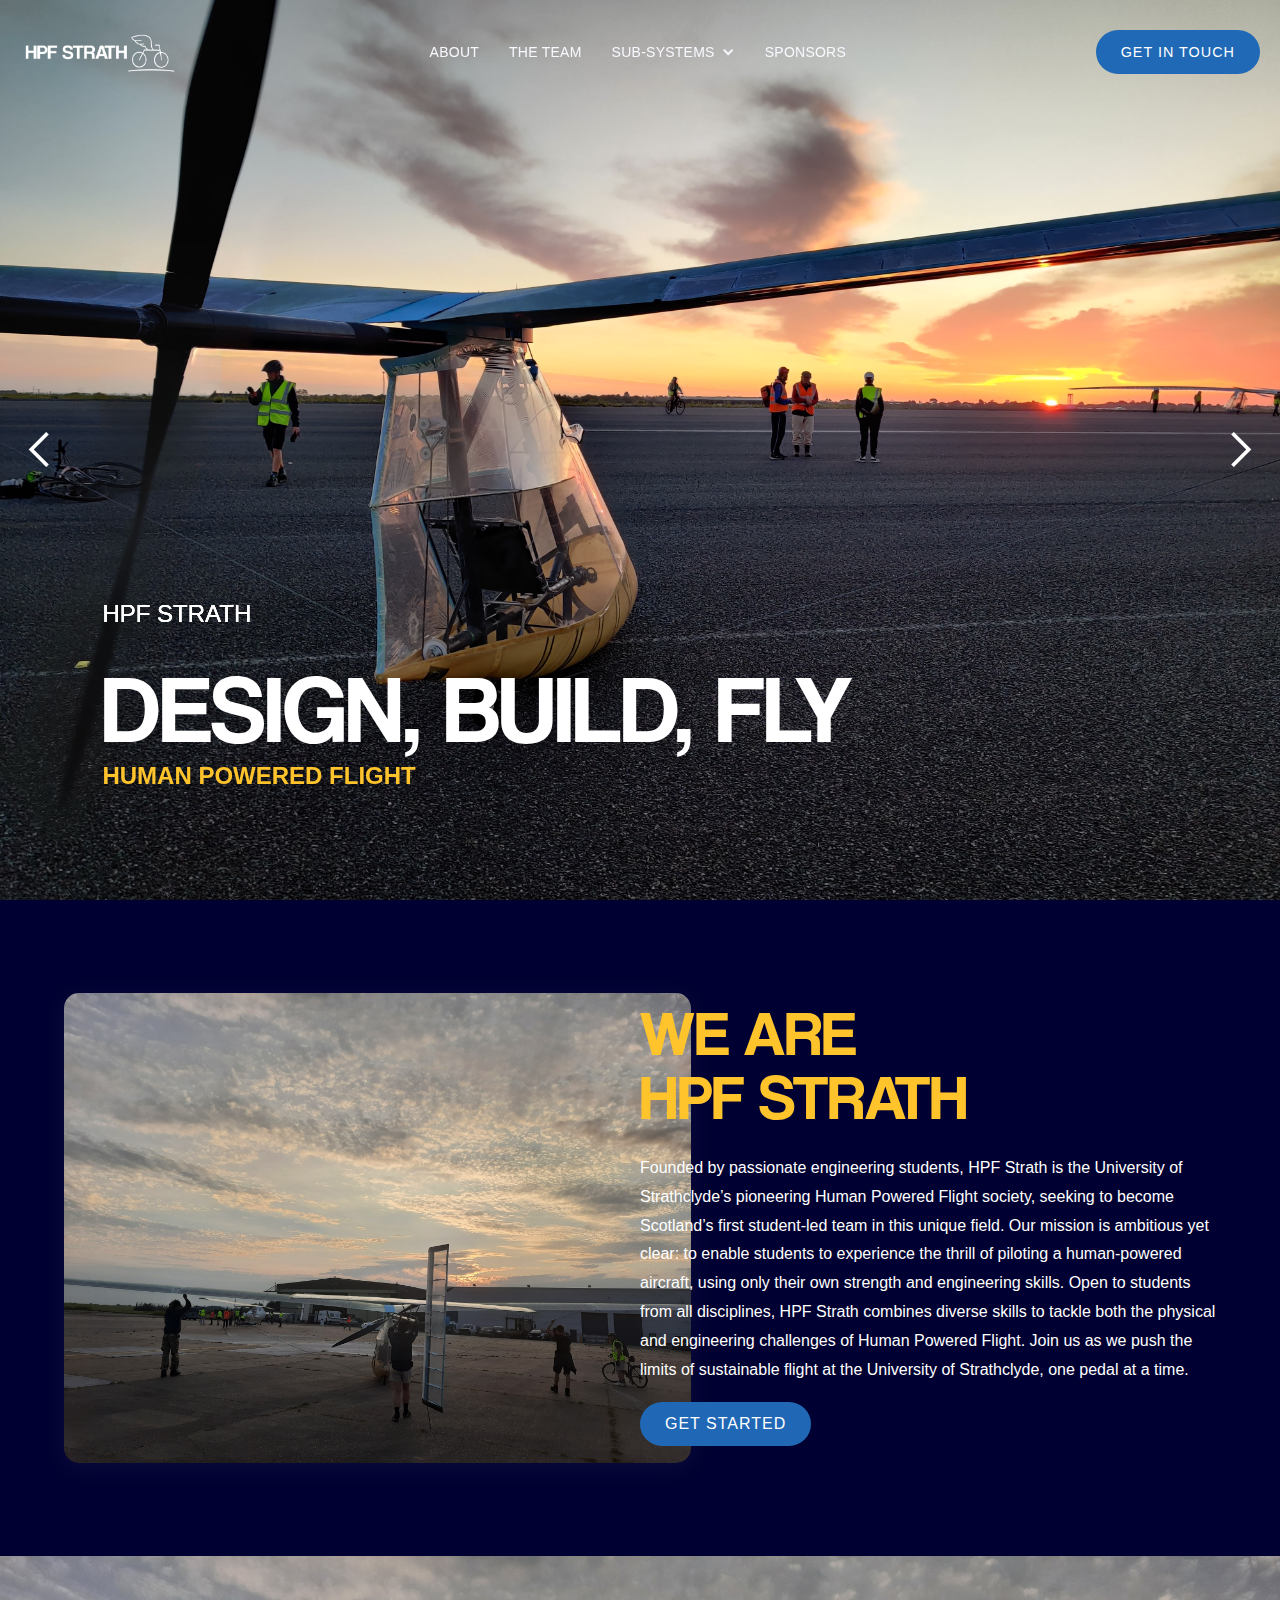
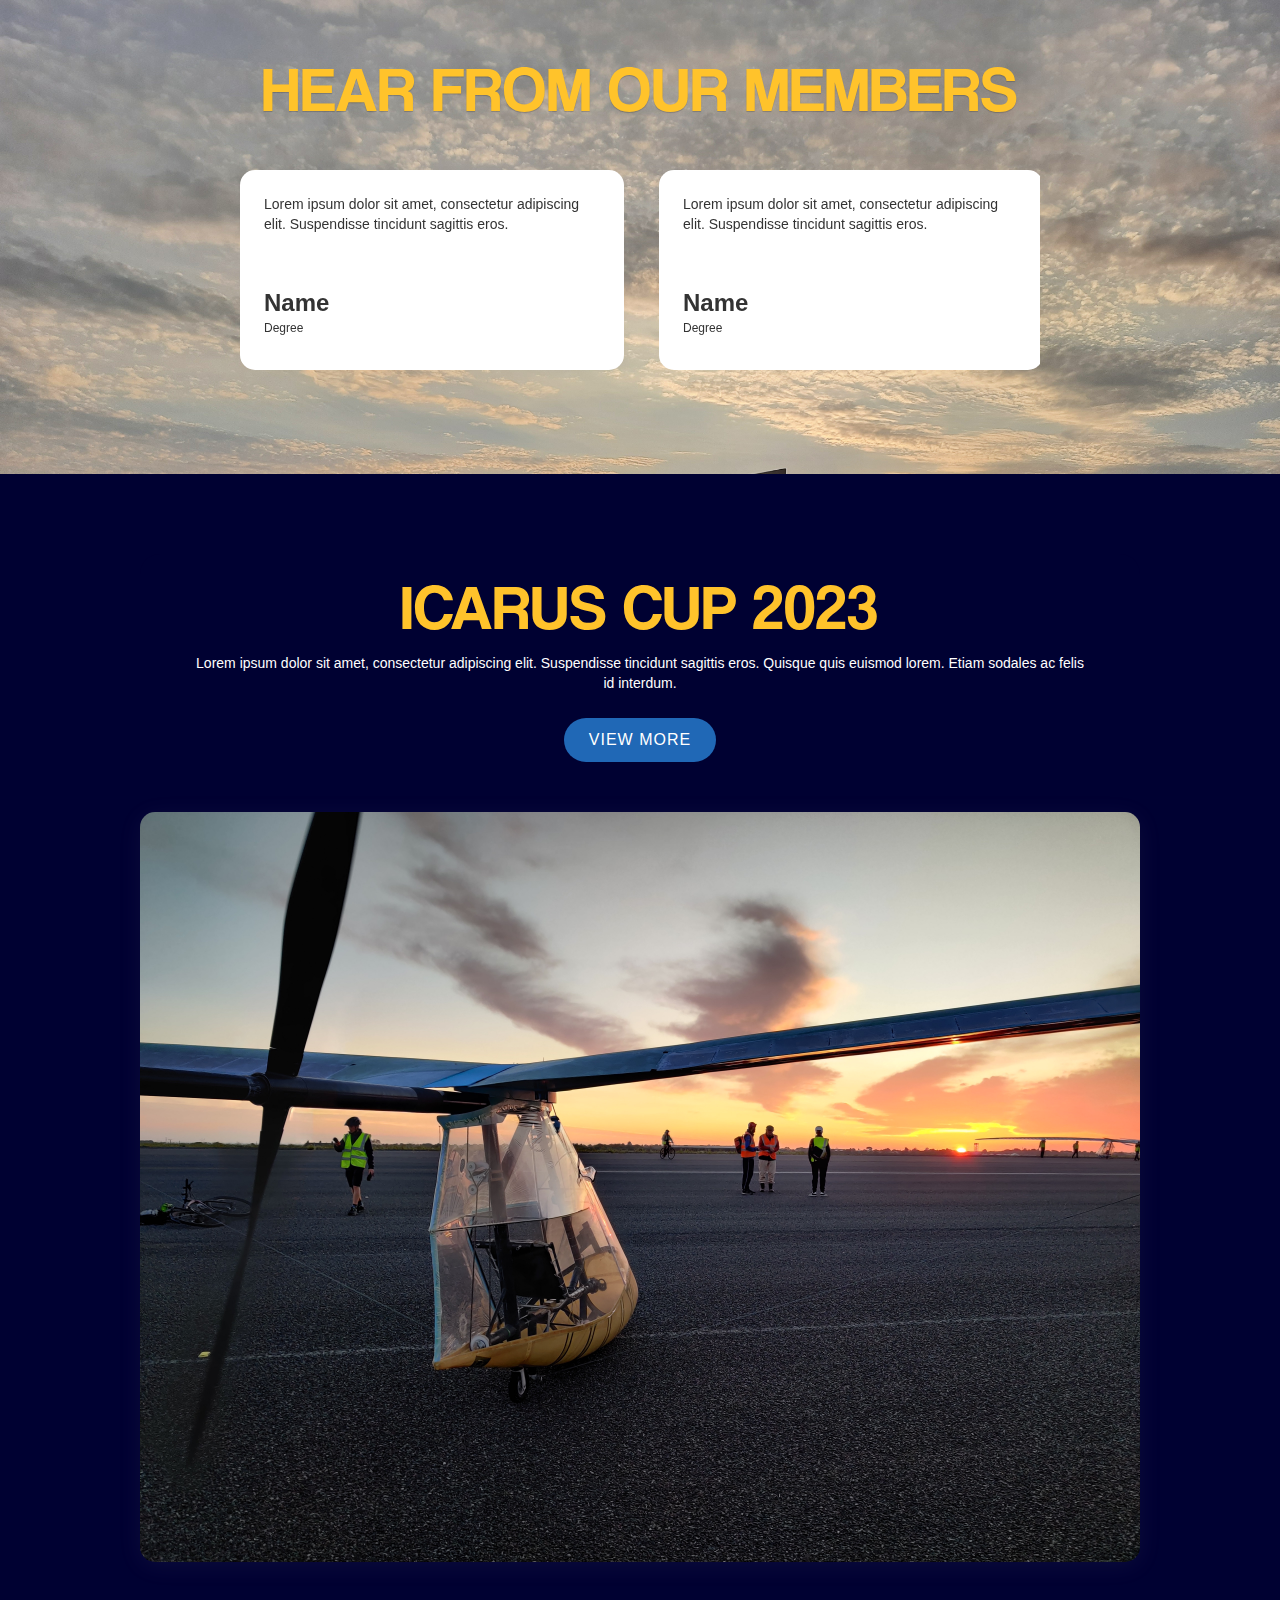
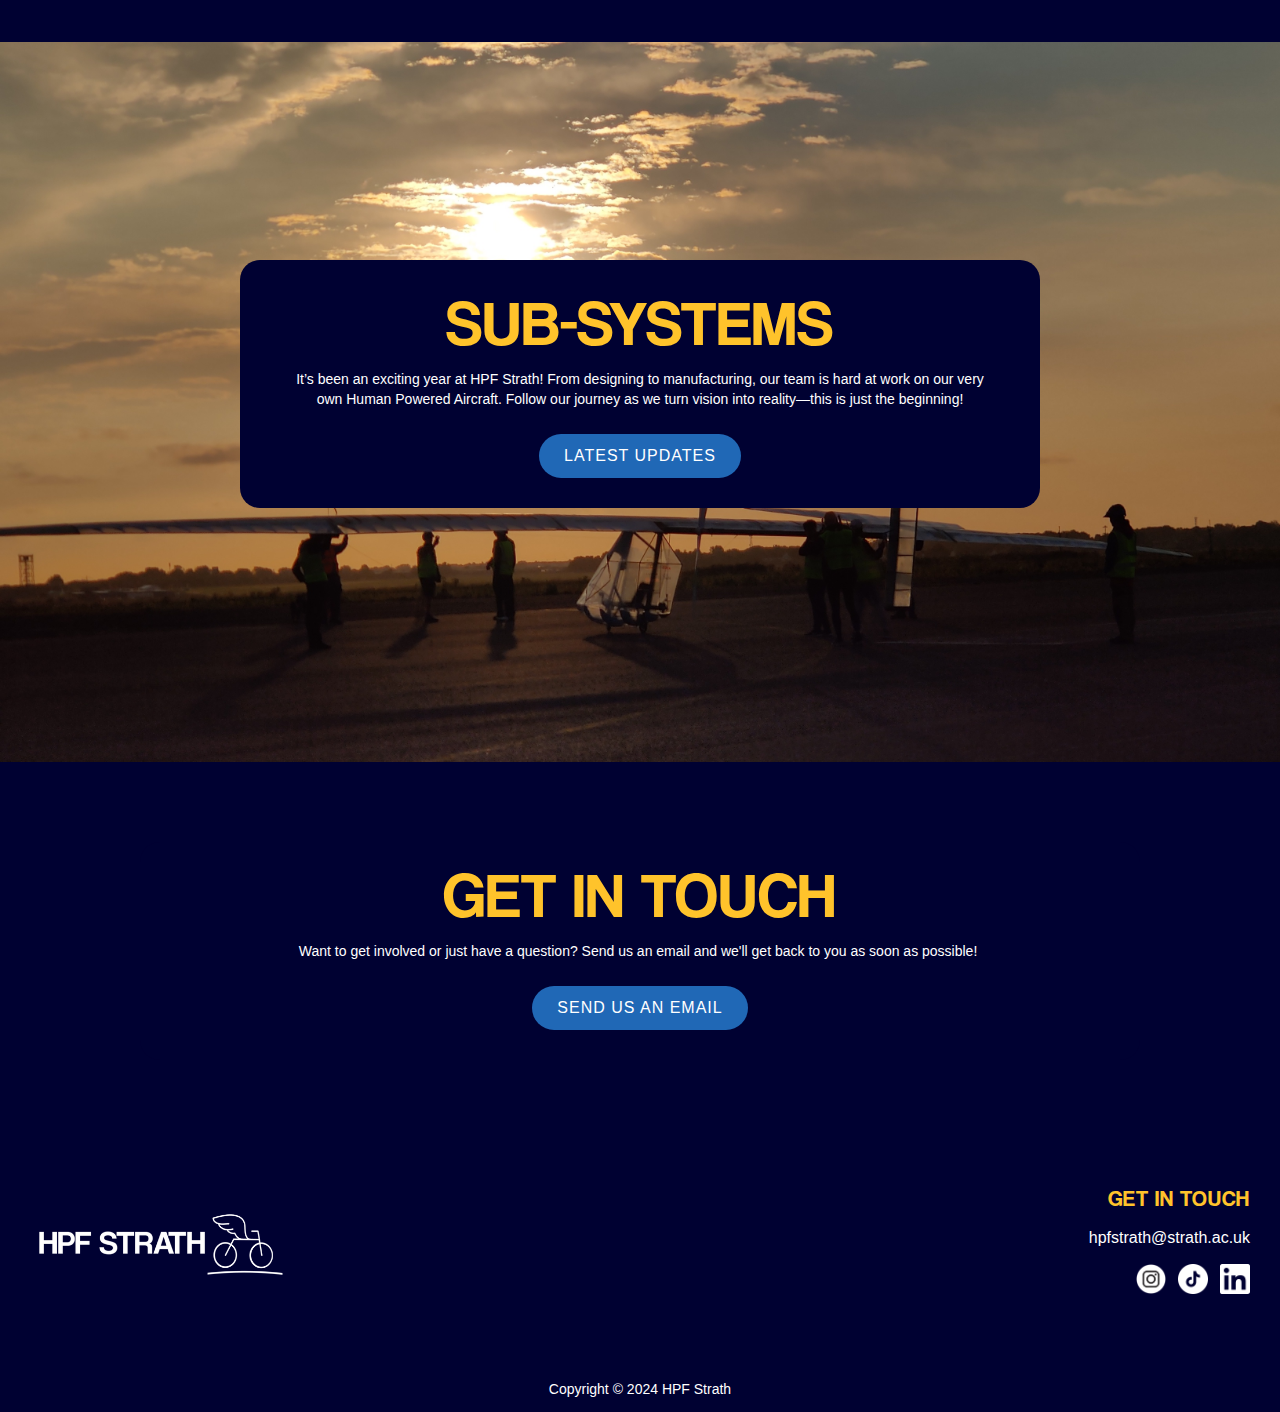
==== commit ec591589: "Update index.html" ====
--- a/index.html
+++ b/index.html
@@ -122,29 +122,28 @@
           </div>
           <div class="testimonial-slide-wrapper w-slide">
             <div class="testimonial-card">
+              <p class="paragraph">Lorem ipsum dolor sit amet, consectetur adipiscing elit. Suspendisse tincidunt sagittis eros.</p>
+               <div class="testimonial-info">
+                <div>
+                  <h3 class="testimonial-author">Name</h3>
+                  <div class="tagline">Degree</div>
+                </div>
+              </div>
+            </div>
+          </div>
+          <div class="testimonial-slide-wrapper w-slide">
+            <div class="testimonial-card">
               <p>Lorem Ipsum is simply dummy text of the printing and typesetting industry.</p>
               <div class="testimonial-info"><img src="https://uploads-ssl.webflow.com/62434fa732124a0fb112aab4/62434fa732124a28a812aad9_placeholder%202.svg" loading="lazy" alt="" class="testimonial-image">
                 <div>
-                  <h3 class="testimonial-author">Profile name</h3>
-                  <div class="tagline">CEO / Creative IT</div>
-                </div>
-                <div class="testimonial-icon-wrapper"><img src="https://uploads-ssl.webflow.com/62434fa732124a0fb112aab4/62434fa732124a6c9412aae6_double-quotes-l.svg" loading="lazy" alt=""></div>
-              </div>
-            </div>
-          </div>
-          <div class="testimonial-slide-wrapper w-slide">
-            <div class="testimonial-card">
-              <p>Lorem Ipsum is simply dummy text of the printing and typesetting industry.</p>
-              <div class="testimonial-info"><img src="https://uploads-ssl.webflow.com/62434fa732124a0fb112aab4/62434fa732124a28a812aad9_placeholder%202.svg" loading="lazy" alt="" class="testimonial-image">
-                <div>
-                  <h3 class="testimonial-author">Profile name</h3>
-                  <div class="tagline">CEO / Creative IT</div>
-                </div>
-                <div class="testimonial-icon-wrapper"><img src="https://uploads-ssl.webflow.com/62434fa732124a0fb112aab4/62434fa732124a6c9412aae6_double-quotes-l.svg" loading="lazy" alt=""></div>
-              </div>
-            </div>
-          </div>
-        </div>
+                  <div class="testimonial-info">
+                <div>
+                  <h3 class="testimonial-author">Name</h3>
+                  <div class="tagline">Degree</div>
+                </div>
+              </div>
+            </div>
+          </div>
         <div class="testimonial-slider-left w-slider-arrow-left">
           <div class="arrow-wrapper"><img src="https://uploads-ssl.webflow.com/62434fa732124a0fb112aab4/62434fa732124a0e4912aadb_Chevron%20right-1.svg" loading="lazy" alt="" class="slider-arrow-embed"></div>
         </div>
